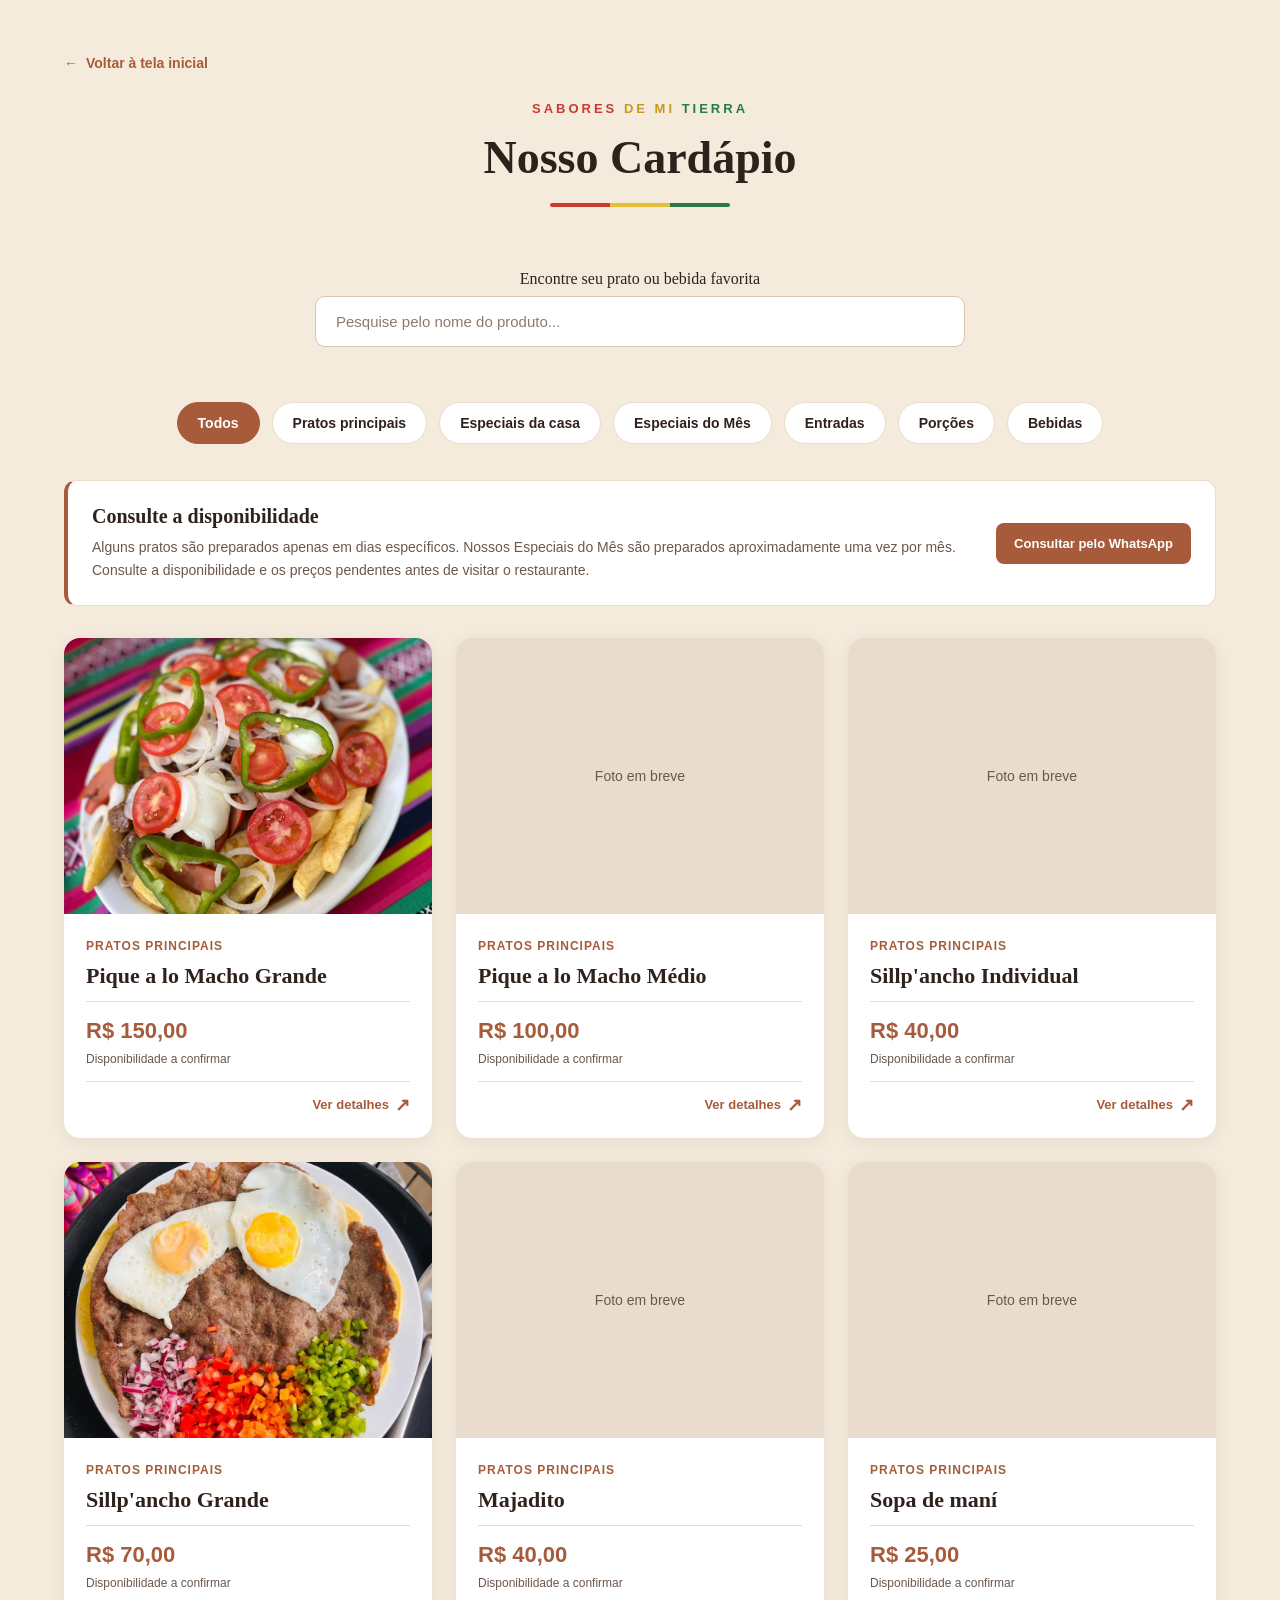
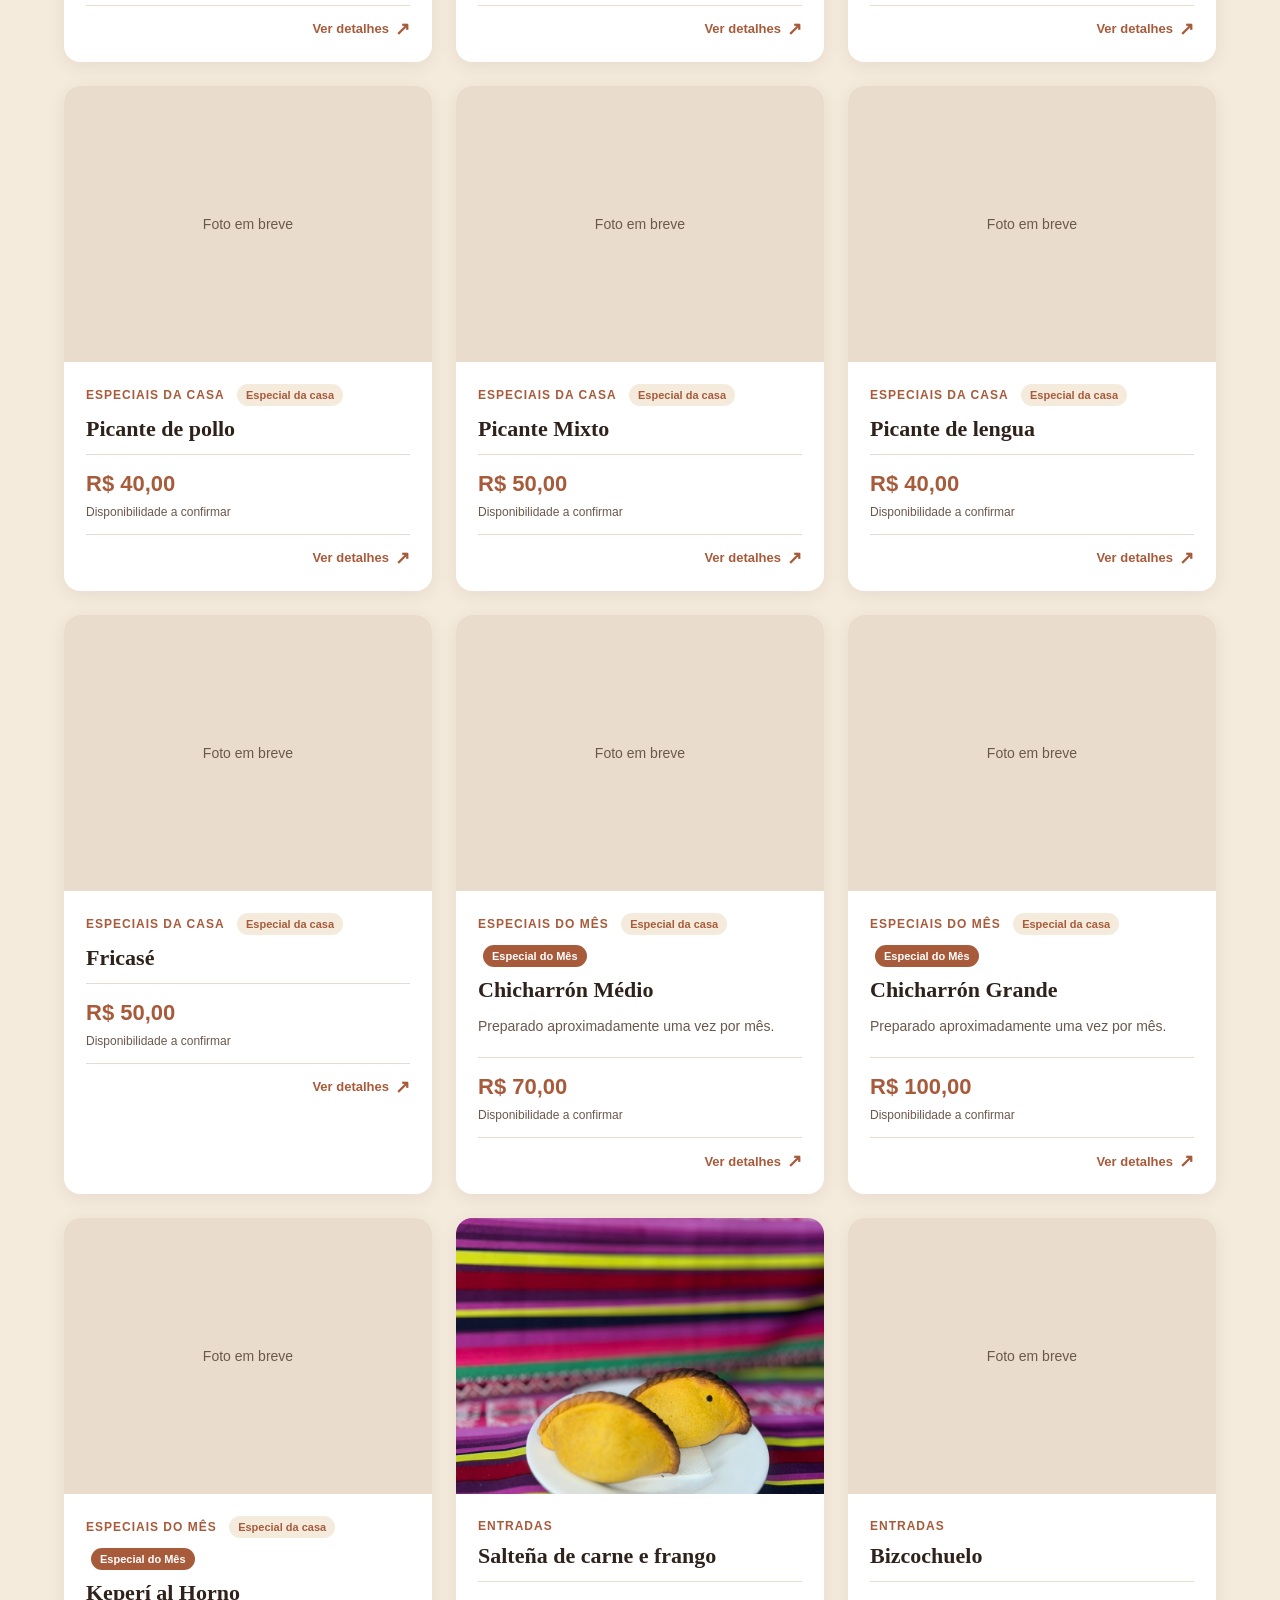
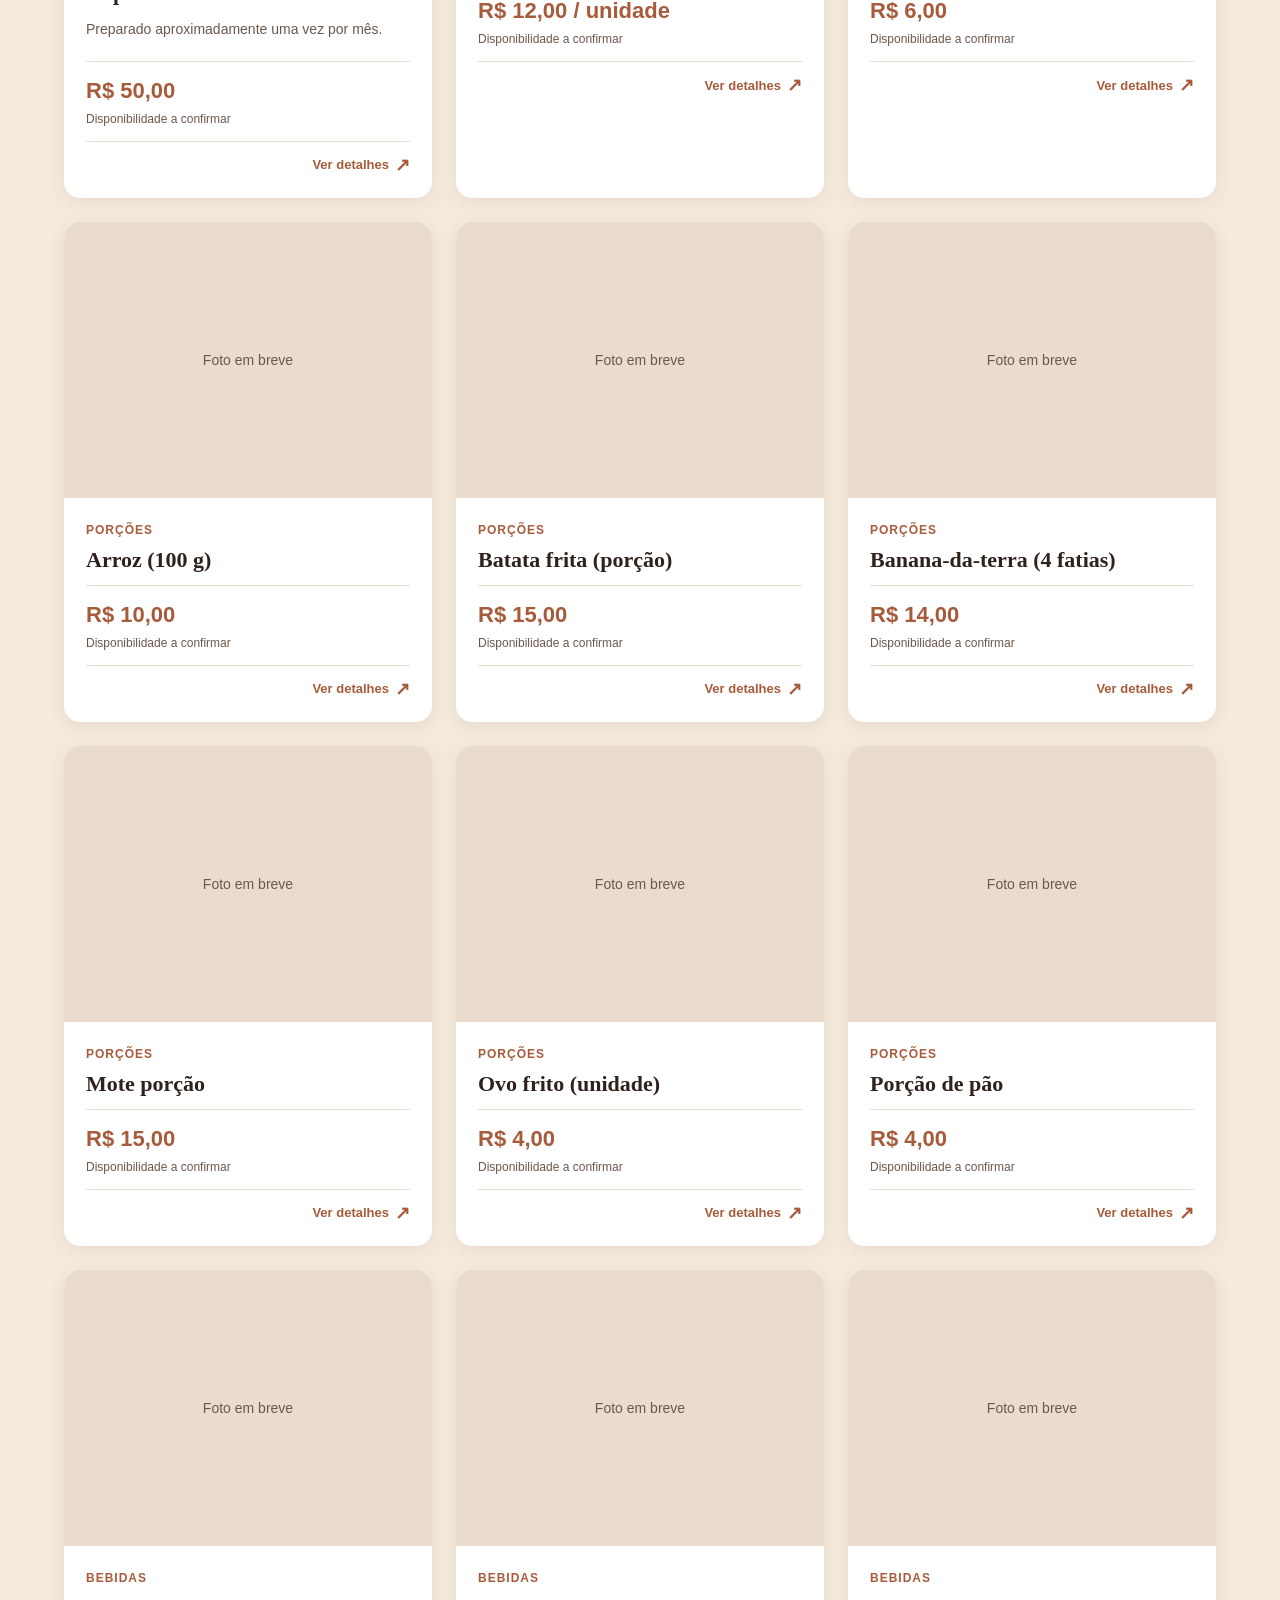
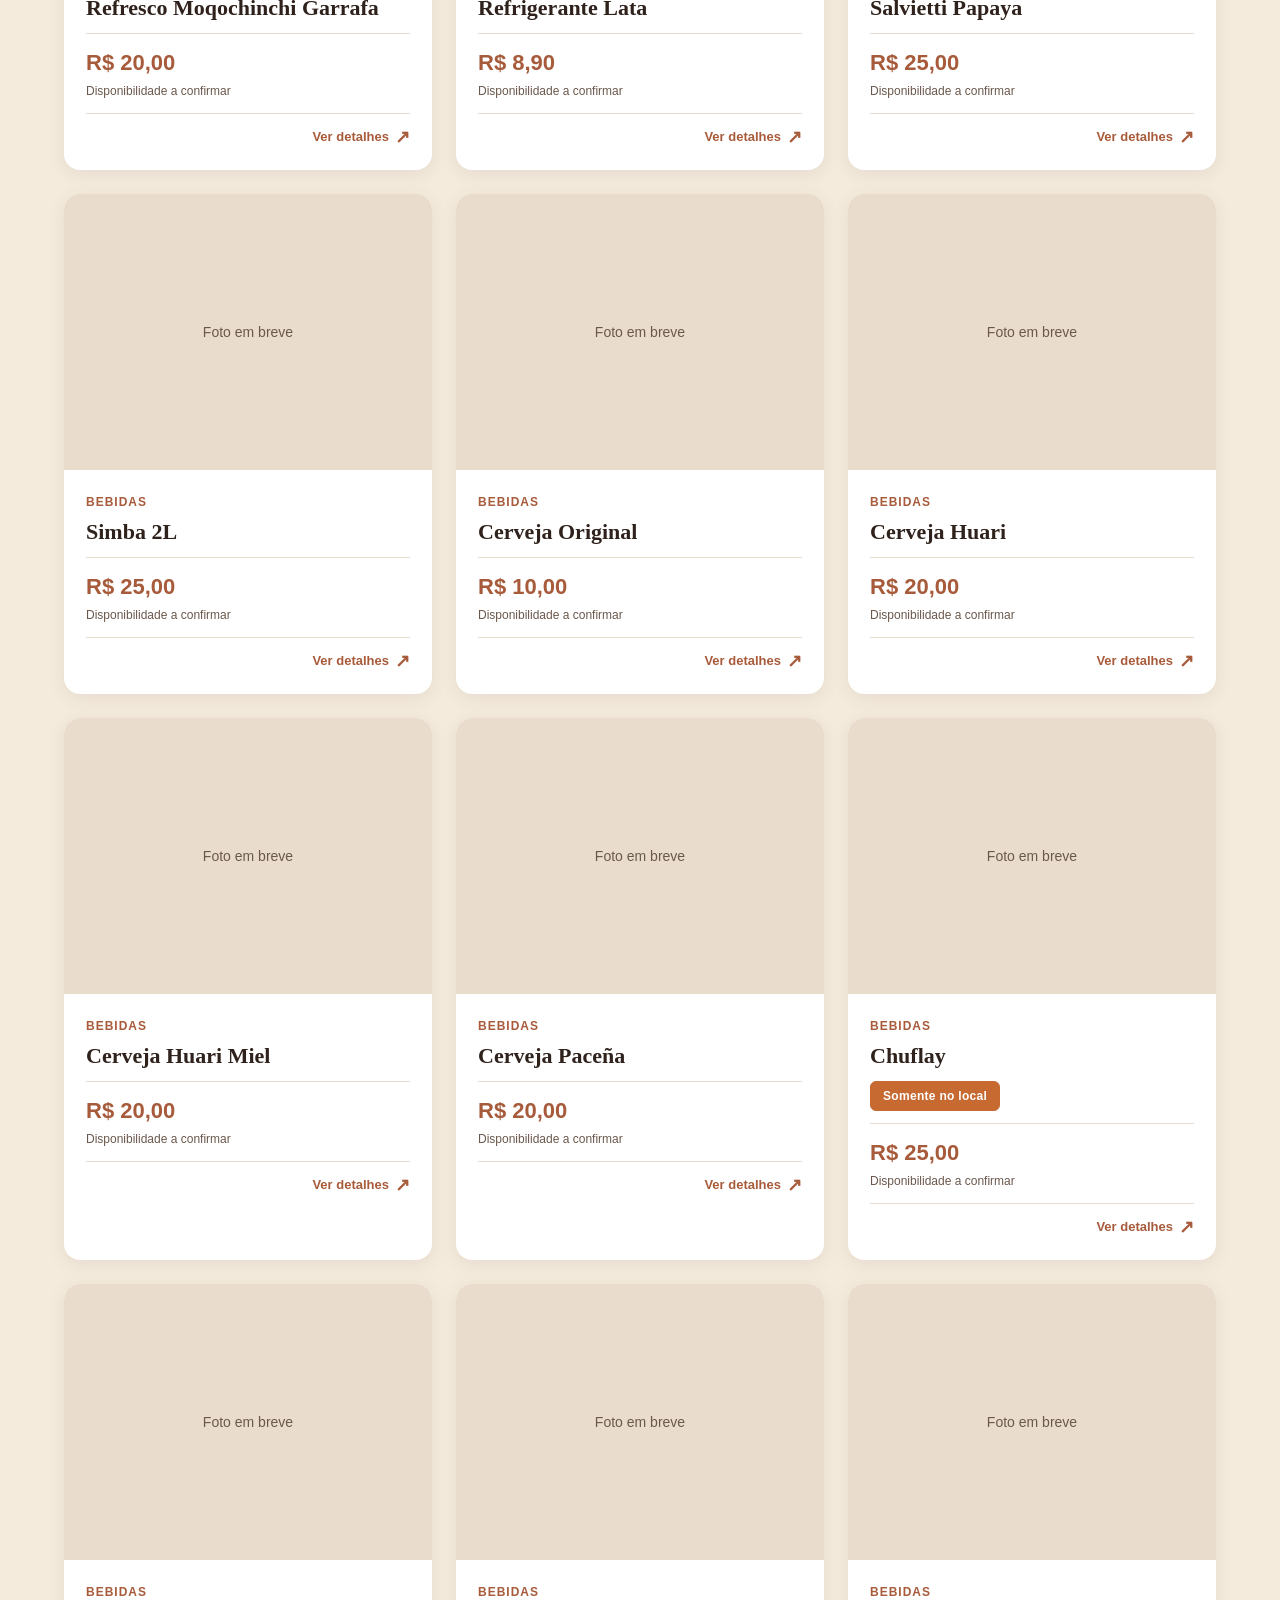
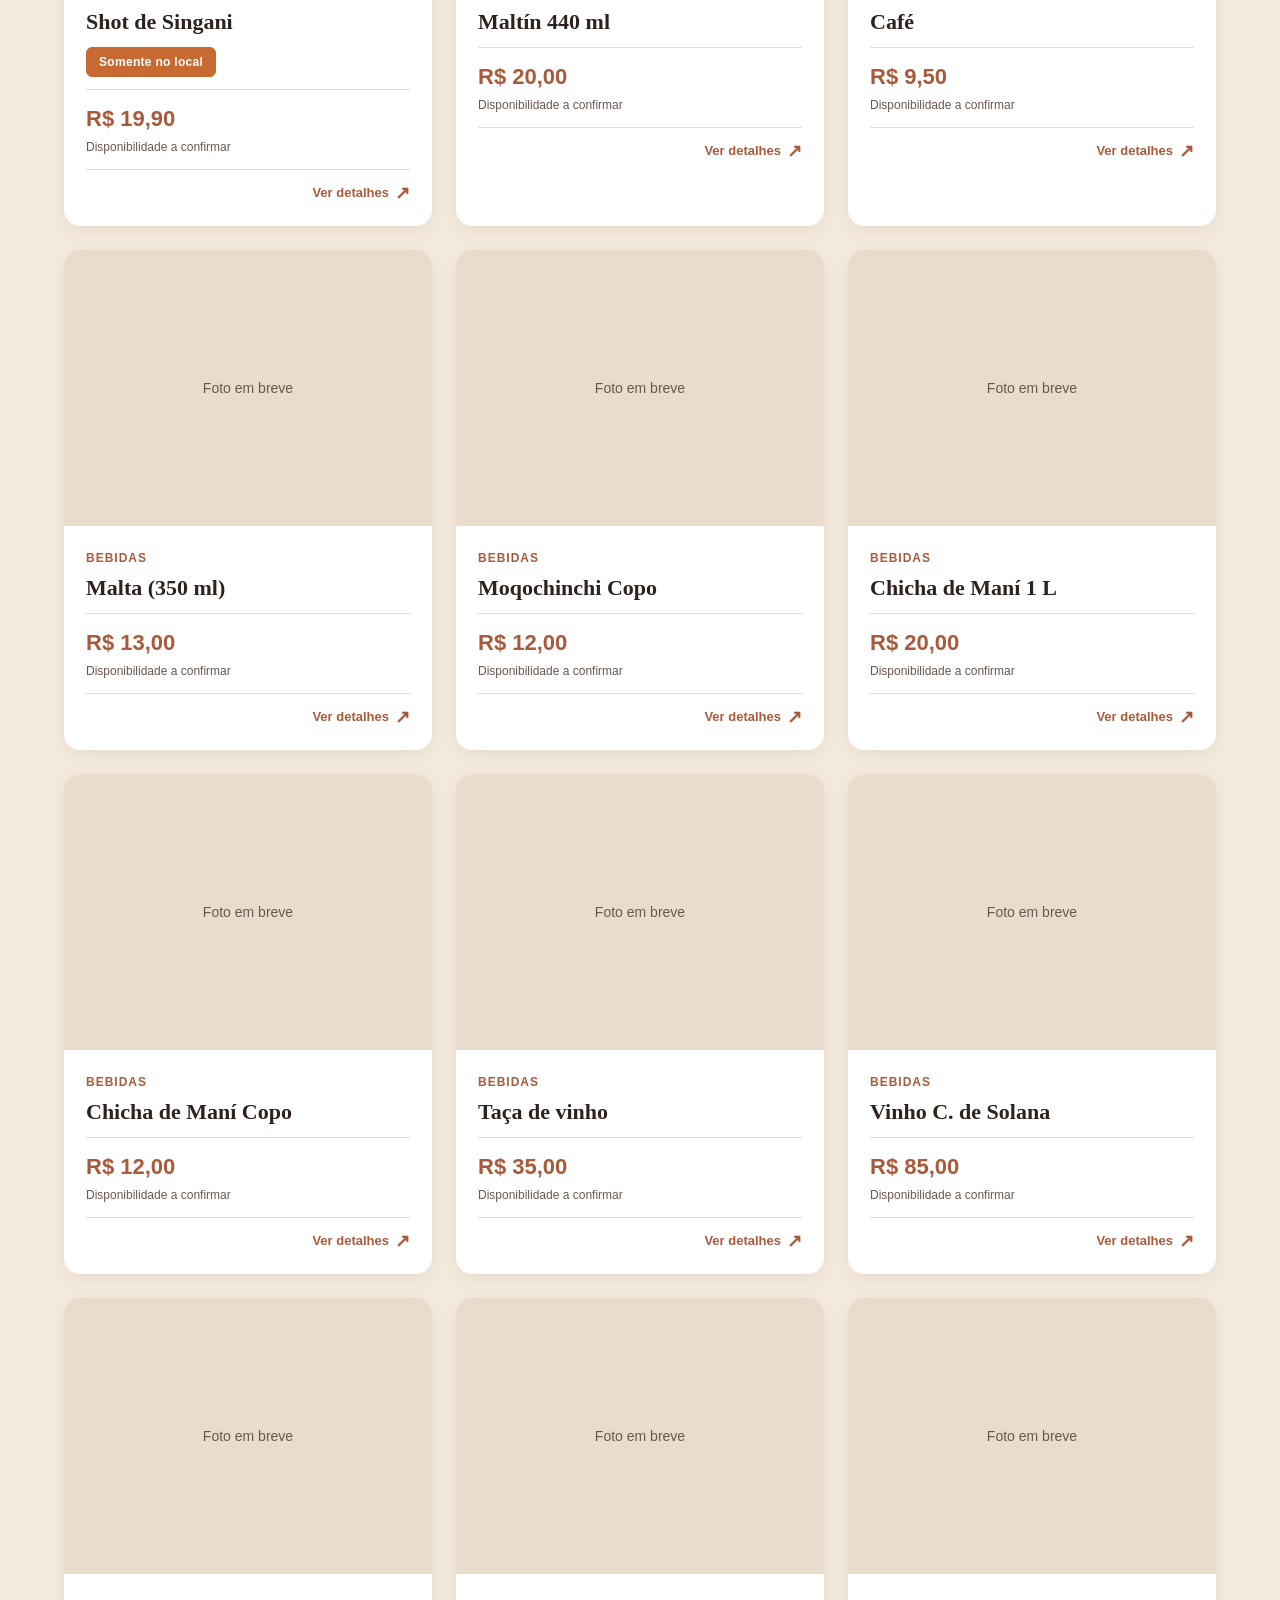
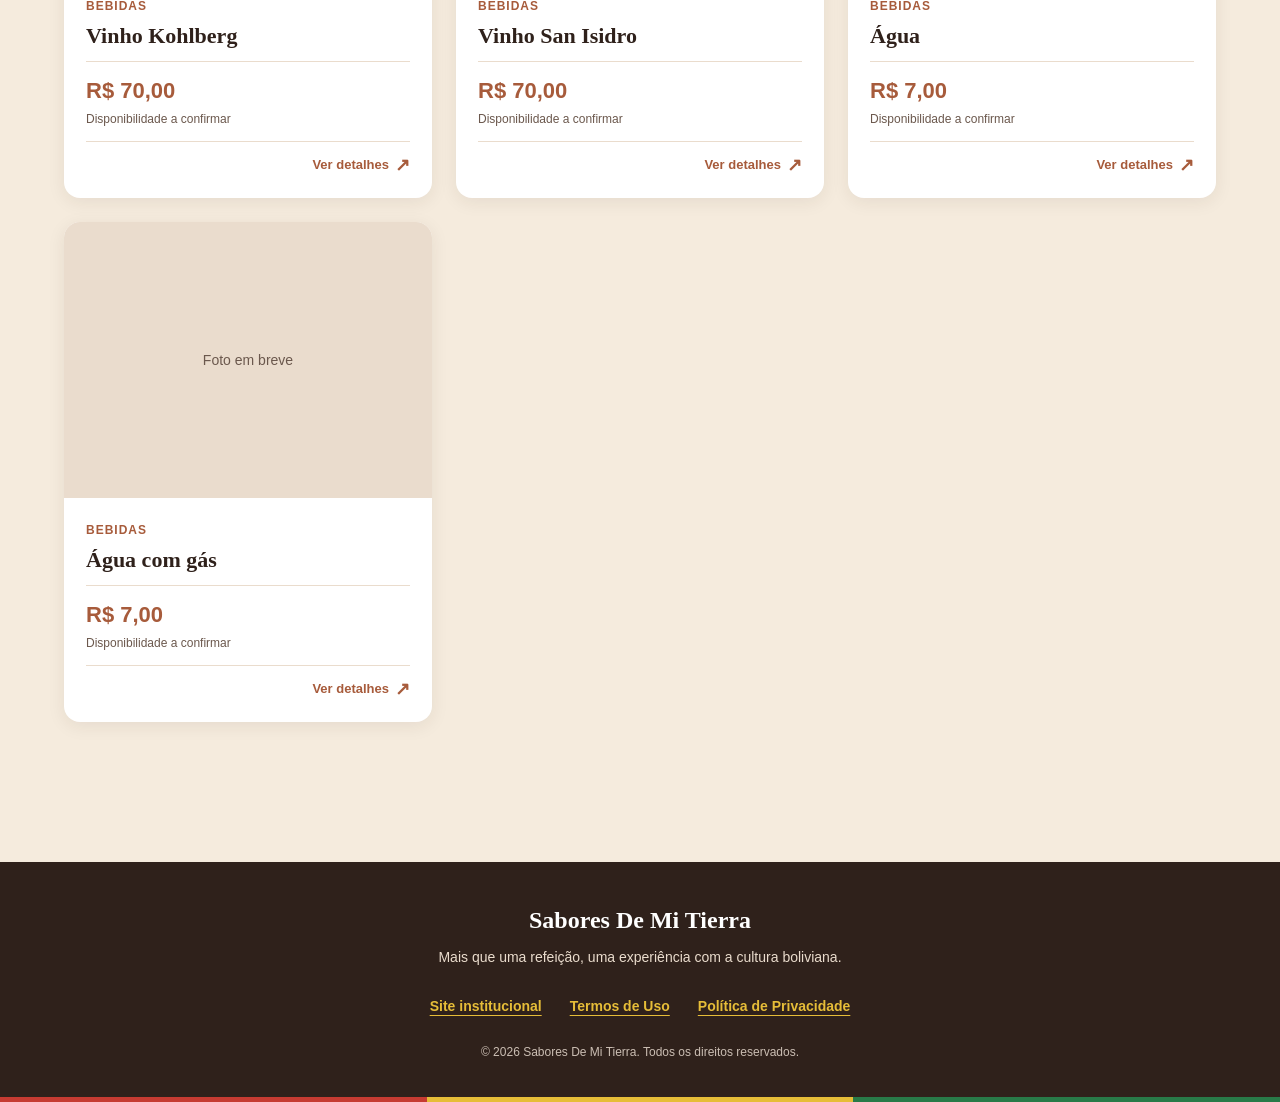
==== cardapio.html @ 01f8624c "Publica pacote estatico v1.0.0" ====
<!DOCTYPE html>
<html lang="pt-BR">

<head>
    <meta charset="UTF-8">
    <meta name="viewport" content="width=device-width, initial-scale=1.0">

    <title>Cardápio | Sabores De Mi Tierra</title>

    <link rel="stylesheet" href="style.css">
    <link rel="stylesheet" href="cardapio.css">
</head>

<body>

    <main class="pagina-cardapio">

        
        <section class="cardapio-apresentacao">

            <a href="index.html" class="cardapio-voltar">
                <span aria-hidden="true">←</span>
                <span>Voltar à tela inicial</span>
            </a>

            <span class="cardapio-etiqueta">
                <span class="nome-vermelho">SABORES</span>
                <span class="nome-amarelo">DE MI</span>
                <span class="nome-verde">TIERRA</span>
            </span>

            <h1>Nosso Cardápio</h1>

        </section>

        <section class="cardapio-conteudo">

            <!-- PESQUISA DE PRODUTOS -->
        <div class="cardapio-pesquisa">

            <label for="pesquisa-produtos">
                Encontre seu prato ou bebida favorita
            </label>

            <div class="cardapio-pesquisa-campo">

                <input
                    type="search"
                    id="pesquisa-produtos"
                    placeholder="Pesquise pelo nome do produto..."
                    autocomplete="off"
                    enterkeyhint="search"
                    aria-controls="sugestoes-pesquisa"
                    aria-expanded="false"
                >

                <!-- SUGESTÕES AUTOMÁTICAS DE PESQUISA -->
                <div
                    id="sugestoes-pesquisa"
                    class="sugestoes-pesquisa"
                    hidden
                ></div>

            </div>

            <!-- BOTÃO PARA RESTAURAR O CARDÁPIO -->
            <button
                type="button"
                id="mostrar-todos-produtos"
                class="mostrar-todos-produtos"
                hidden
            >
                Mostrar todos os produtos
            </button>

        </div>

            <!-- Aqui ficarão os filtros de categorias -->
            <!-- FILTROS DO CARDÁPIO -->

            <div class="cardapio-categorias" aria-label="Categorias do cardápio">

                <button type="button" class="categoria-btn ativo" data-categoria="todos">
                    Todos
                </button>

                <button type="button" class="categoria-btn" data-categoria="principais">
                    Pratos principais
                </button>

                <button type="button" class="categoria-btn" data-categoria="especiais">
                    Especiais da casa
                </button>

                <button type="button" class="categoria-btn" data-categoria="mensais">
                    Especiais do Mês
                </button>

                <button type="button" class="categoria-btn" data-categoria="entradas">
                    Entradas
                </button>

                <button type="button" class="categoria-btn" data-categoria="porcoes">
                    Porções
                </button>

                <button type="button" class="categoria-btn" data-categoria="bebidas">
                    Bebidas
                </button>

            </div>

            <!-- FILTROS EXCLUSIVOS DE BEBIDAS -->
            <div id="filtros-bebidas" class="filtros-bebidas" hidden>

                <button type="button" class="filtro-bebida ativo" data-bebida="todas">
                    Todas
                </button>

                <button type="button" class="filtro-bebida" data-bebida="bolivianas">
                    Bolivianas
                </button>

                <button type="button" class="filtro-bebida" data-bebida="alcoolicas">
                    Alcoólicas
                </button>

                <button type="button" class="filtro-bebida" data-bebida="nao_alcoolicas">
                    Não alcoólicas
                </button>

                <button type="button" class="filtro-bebida" data-bebida="coqueteis">
                    Coquetéis
                </button>

            </div>

            <div class="cardapio-aviso">

                <div class="cardapio-aviso-texto">
                    <h2>Consulte a disponibilidade</h2>

                    <p>
                        Alguns pratos são preparados apenas em dias específicos.
                        Nossos Especiais do Mês são preparados aproximadamente
                        uma vez por mês. Consulte a disponibilidade e os preços
                        pendentes antes de visitar o restaurante.
                    </p>
                </div>

                <a
                    href="https://wa.me/5511955898944?text=Ol%C3%A1%21%20Gostaria%20de%20consultar%20a%20disponibilidade%20dos%20pratos%20do%20card%C3%A1pio."
                    class="cardapio-aviso-botao"
                    target="_blank"
                    rel="noopener noreferrer"
                >
                    Consultar pelo WhatsApp
                </a>

            </div>

            <div class="cardapio-produtos" id="lista-produtos">
                <!-- Os cartões serão criados pelo JavaScript -->
            </div>

            <!-- MENSAGEM QUANDO NENHUM PRODUTO FOR ENCONTRADO -->
            <div id="nenhum-produto" class="nenhum-produto" role="status" hidden>

                <h3>Nenhum produto encontrado</h3>

                <p>
                    Não encontramos pratos ou bebidas com esse nome.
                    Tente pesquisar de outra forma.
                </p>

                <!-- BOTÃO PARA LIMPAR A PESQUISA -->
                <button
                    type="button"
                    id="limpar-pesquisa"
                    class="limpar-pesquisa"
                >
                    Limpar pesquisa
                </button>

            </div>

        </section>

    </main>

    <!-- JANELA DE DETALHES DO PRATO -->

    <div class="modal-overlay" id="modal-prato" hidden>

        <div
            class="modal-conteudo"
            role="dialog"
            aria-modal="true"
            aria-labelledby="modal-titulo"
        >

            <button
                class="modal-fechar"
                id="modal-fechar"
                type="button"
                aria-label="Fechar detalhes do prato"
            >
                &times;
            </button>

            <div class="modal-imagem">
                <img
                    id="modal-foto"
                    role="button"
                    tabindex="0"
                    aria-label="Ampliar fotografia do prato"
                    aria-haspopup="dialog"
                    src=""
                    alt=""
                    hidden
                >

                <div id="modal-sem-imagem">
                    Foto em breve
                </div>
            </div>

            <div class="modal-informacoes">

                <span class="modal-categoria">
                    Pratos principais
                </span>

                <!-- Selos especiais do produto -->
                <div class="modal-selos" id="modal-selos"></div>

                <h2 id="modal-titulo">
                    Pique a lo Macho Grande
                </h2>

                <p class="modal-descricao">
                    Em breve, você poderá conhecer todos os detalhes
                    deste prato tradicional da culinária boliviana.
                </p>

                <div class="modal-rodape">
                    <strong>R$ 150,00</strong>
                    <span>Disponibilidade a confirmar</span>
                </div>

                <!-- CONTATO PERSONALIZADO DO PRODUTO -->
                <a
                    id="modal-whatsapp"
                    class="modal-whatsapp"
                    href="#"
                    target="_blank"
                    rel="noopener noreferrer"
                >
                    Consultar pelo WhatsApp
                    <span aria-hidden="true">↗</span>
                </a>

            </div>

        </div>

    </div>

    <!-- Visualizador de imagem ampliada -->
    <div class="foto-overlay" id="foto-overlay" hidden>

        <div class="foto-visualizador" role="dialog" aria-modal="true" aria-label="Fotografia ampliada do prato">

            <button
                class="foto-fechar"
                id="foto-fechar"
                type="button"
                aria-label="Fechar imagem ampliada"
            >
                &times;
            </button>

            <img id="foto-ampliada" src="" alt="">

        </div>

    </div>

    <script src="cardapio.js"></script>

    <!-- RODAPÉ DO CARDÁPIO -->
    <footer class="cardapio-footer">

        <div class="cardapio-footer-conteudo">

            <h2>Sabores De Mi Tierra</h2>

            <p>
                Mais que uma refeição, uma experiência
                com a cultura boliviana.
            </p>

            <nav class="cardapio-footer-links"
                aria-label="Links legais do cardápio">

                <a href="site.html">Site institucional</a>

                <a href="termos.html">Termos de Uso</a>

                <a href="privacidade.html">
                    Política de Privacidade
                </a>

            </nav>

            <p class="cardapio-footer-copyright">
                © 2026 Sabores De Mi Tierra.
                Todos os direitos reservados.
            </p>

        </div>

        <div class="cardapio-footer-bolivia"
            aria-hidden="true">
            <span></span>
            <span></span>
            <span></span>
        </div>

    </footer>

</body>
</html>
---- style.css ----
/* Configurações iniciais */
/* o . antes do logo img por exemplo é pelo motivo de que o (.) antes é utilizado para indicar uma classe do HTML */
/* O (*) significa todos os elementos / .carrossel significa elementos com a classe carrossel / #inicio elementos com o ID inicio, se espera nao duplicar IDs */
/* Tomar cuidado com a TAG HTNL */

* {
    box-sizing: border-box;
}

/* Definindo para a TAG body a configuração grafica que ela ira respeitar  */
body {
    margin: 0;
    background-color: #F5EBDD;
    font-family: Arial, sans-serif;
}

/* Header */
.site-header {
    background-color: #2F211B;
}

.header-container {
    max-width: 1200px;
    min-height: 80px;
    margin: 0 auto;
    padding: 16px 32px;

    display: flex;
    align-items: center;
    justify-content: space-between;
    gap: 24px;
}

/* Logotipo */
.logo img {
    display: block;
    width: 130px;
    height: 100px;
    object-fit: contain;
}

/* Navegação */
.menu-principal {
    display: flex;
    align-items: center;
    gap: 24px;
}

.menu-principal a {
    color: #F5EBDD;
    text-decoration: none;
    font-size: 15px;
}

/* Botão de contato */
.btn-contato {
    background-color: #A75B3B;
    color: #FFFFFF;
    padding: 12px 20px;
    border-radius: 8px;
    text-decoration: none;
    font-weight: bold;

    transition: transform 0.3s ease, box-shadow 0.3s ease;
}

@media (hover: hover) {

    .hero-btn:hover,
    .btn-contato:hover {
        transform: translateY(-5px);
        box-shadow: 0 8px 20px rgba(47, 33, 27, 0.20);
    }

}

@media (prefers-reduced-motion: reduce) {
    .hero-btn,
    .btn-contato {
        transition: none;
    }
}

/* Linha tricolor boliviana */
.linha-bolivia {
    display: flex;
    height: 4px;
}

.linha-bolivia span {
    flex: 1;
}

.linha-bolivia span:nth-child(1) {
    background-color: #B6403B;
}

.linha-bolivia span:nth-child(2) {
    background-color: #D8AC42;
}

.linha-bolivia span:nth-child(3) {
    background-color: #397D55;
}

/* ==========================
   HERO E CARROSSEL
========================== */

.hero {
    background-color: #F5EBDD;
}

.carrossel {
    position: relative;
    width: 100%;
    height: clamp(260px, 35vw, 420px);
    overflow: hidden;
    background-color: #2F211B;
}

.carrossel-imagens {
    width: 100%;
    height: 100%;
}

.slide {
    position: absolute;
    top: 0;
    left: 0;

    width: 100%;
    height: 100%;

    object-fit: cover;
    object-position: center;

    opacity: 0;
    transition: opacity 0.8s ease-in-out;
}

.slide.ativo {
    opacity: 1;
}

/* Setas do carrossel */

.carrossel-anterior,
.carrossel-proximo {
    position: absolute;
    top: 50%;
    transform: translateY(-50%);

    background-color: rgba(47, 33, 27, 0.8);
    color: #FFFFFF;
    border: none;
    border-radius: 50%;

    width: 44px;
    height: 44px;

    cursor: pointer;
    font-size: 22px;
}

.carrossel-anterior {
    left: 24px;
}

.carrossel-proximo {
    right: 24px;
}

/* Indicadores e pausa */

.carrossel-controles {
    position: absolute;
    bottom: 20px;
    left: 50%;
    transform: translateX(-50%);

    display: flex;
    align-items: center;
    gap: 16px;
}

.carrossel-indicadores {
    display: flex;
    gap: 8px;
}

.indicador {
    width: 10px;
    height: 10px;

    padding: 0;
    border: none;
    border-radius: 50%;

    background-color: #FFFFFF;
    opacity: 0.5;
    cursor: pointer;
}

.indicador.ativo {
    opacity: 1;
    background-color: #D8AC42;
}

.carrossel-pausar {
    padding: 8px 12px;
    border: none;
    border-radius: 6px;

    background-color: rgba(47, 33, 27, 0.8);
    color: #FFFFFF;
    cursor: pointer;
}

/* Conteúdo abaixo do carrossel */

.hero-conteudo {
    max-width: 1200px;
    margin: 0 auto;
    padding: 40px 32px 64px;

    text-align: center;
}

.hero-conteudo h1 {
    font-family: Georgia, serif;
    font-size: 44px;
    color: #2F211B;
    margin: 0 0 16px;
}

.hero-conteudo p {
    font-size: 16px;
    line-height: 1.6;
    color: #655247;
    margin: 0 0 24px;
}

.hero-btn {
    display: inline-block;
    padding: 14px 28px;

    background-color: #A75B3B;
    color: #FFFFFF;
    border-radius: 8px;

    text-decoration: none;
    font-weight: bold;

    transition: transform 0.3s ease, box-shadow 0.3s ease;
}

@media (hover: hover) {

    .hero-btn:hover {
        transform: translateY(-5px);
        box-shadow: 0 8px 20px rgba(47, 33, 27, 0.20);
    }

}

.icone-play {
    display: none;
}

.icone-pause {
    display: inline;
}

.carrossel-pausar.pausado .icone-play {
    display: inline;
}

.carrossel-pausar.pausado .icone-pause {
    display: none;
}

/* Versão mobile */

@media (max-width: 768px) {

    .carrossel {
        aspect-ratio: 4 / 3;
        max-height: none;
    }

    .carrossel-anterior {
        left: 12px;
    }

    .carrossel-proximo {
        right: 12px;
    }

    .hero-conteudo {
        padding: 32px 16px 48px;
    }

    .hero-conteudo h1 {
        font-size: 30px;
    }
}

/* SEÇÃO SOBRE NÓS */

.sobre {
    padding: 80px 32px;
    background-color: #F5EBDD;
}

/*.sobre-container em uma estrutura de grade */
/* grid-template-columns: 1fr 1fr  ele cria duas colunas de tamanhos iguais, primeira coluna fotografia e a segunda texto*/
.sobre-container {
    display: grid;
    grid-template-columns: 1fr 1fr;
    gap: 48px;

    max-width: 1200px;
    margin: 0 auto;

    align-items: center;
}

.sobre-imagem img {
    display: block;
    width: 100%;
    height: 360px;
    object-fit: cover;
    border-radius: 12px;
}

.sobre-conteudo h2 {
    font-family: Georgia, serif;
    color: #2F211B;
    font-size: 36px;
    margin-bottom: 24px;
}

.sobre-conteudo h3 {
    font-family: Georgia, serif;
    font-size: 24px;
    color: #A75B3B;
    line-height: 1.4;
    margin-bottom: 20px;
}

@media (max-width: 768px) {

    .sobre {
        padding: 48px 16px;
    }

    .sobre-container {
        grid-template-columns: 1fr;
        gap: 24px;
    }

    .sobre-imagem img {
        height: 260px;
    }

    .sobre-conteudo h2 {
        font-size: 28px;
    }

}

/* SEÇÃO NOSSOS DIFERENCIAIS */

.diferenciais {
    padding: 80px 32px;
    background-color: #F5EBDD;
}

.diferenciais-container {
    max-width: 1200px;
    margin: 0 auto;
}

.diferenciais h2 {
    font-family: Georgia, serif;
    font-size: 36px;
    color: #2F211B;
    text-align: center;
    margin-bottom: 16px;
}

.diferenciais-subtitulo {
    font-family: Arial, sans-serif;
    font-size: 16px;
    color: #2F211B;
    text-align: center;
    margin-bottom: 48px;
}

.diferenciais-grid {
    display: grid;
    grid-template-columns: repeat(2, 1fr);
    /* repeat (2, 1fr) cria duas colunas de tamanhos iguais */
    gap: 24px;
}

.diferencial-card {
    background-color: #FFFFFF;
    padding: 32px;
    border-radius: 12px;
    text-align: center;
    border: 1px solid #E8D9C7;
}

.diferencial-card h3 {
    font-family: Georgia, serif;
    font-size: 22px;
    color: #A75B3B;
    margin-bottom: 16px;
}

.diferencial-card p {
    font-family: Arial, sans-serif;
    font-size: 16px;
    color: #2F211B;
    line-height: 1.6;
}

@media (max-width: 768px) {

    .diferenciais {
        padding: 48px 16px;
    }

    .diferenciais h2 {
        font-size: 28px;
    }

    .diferenciais-grid {
        gap: 12px;
    }

    .diferencial-card {
        padding: 16px 10px;
        transition: transform 0.3s ease, box-shadow 0.3s ease;
    }

    .diferencial-card h3 {
        font-size: 17px;
    }

    .diferencial-card p {
        font-size: 14px;
    }

}
/* @media (hover: hover) limita esse efeito aos dispositivos que possiiem um mecanismo de hover, evitando comportamentos indesejados em telas touch */
@media (hover: hover) {
    /* o hover é uma pseudoclasse que aplica estilos/efeitos quando o usuário passa o mouse sobre o elemento */
    .diferencial-card:hover {
        transform: translateY(-5px);
        /* translateY(-5px) move o elemento 5px para cima */
        box-shadow: 0 8px 20px rgba(47, 33, 27, 0.12);
        /* box-shadow: 0 8px 20px rgba(47, 33, 27, 0.12) cria uma sombra suave ao redor do elemento */
    }
}

@media (prefers-reduced-motion: reduce) {
    .diferencial-card {
        transition: none;
    }
}

.diferencial-icone {
    display: block;
    /* display: block; faz com q o icone ocupe toda a linha */
    font-size: 36px;
    /* font-size: 36px; define o tamanho do icone */
    margin-bottom: 20px;
    /* margin-bottom: 20px; define a distancia entre o icone e o titulo */
}

/* SEÇÃO GALERIA DE FOTOS */

.galeria {
    padding: 80px 32px;
    background-color: #F5EBDD;
}

.galeria-container {
    max-width: 1200px;
    margin: 0 auto;
}

.galeria h2 {
    font-family: Georgia, serif;
    font-size: 36px;
    color: #2F211B;
    text-align: center;
    margin-bottom: 16px;
}

.galeria-subtitulo {
    font-family: Arial, sans-serif;
    font-size: 16px;
    color: #2F211B;
    text-align: center;
    line-height: 1.6;
    margin-bottom: 48px;
}

/* Estrutura de grade para a galeria */
.galeria-grid {
    display: grid;
    grid-template-columns: 1.5fr 1fr;
    /* 1.5fr 1fr cria duas colunas, a primeira coluna ocupa 1.5 vezes o tamanho da segunda coluna */
    grid-template-rows: repeat(3, 140px);
    /* repeat(3, 140px) cria três linhas de altura fixa de 140px */
    gap: 16px;
}

.galeria-grid img {
    display: block;
    width: 100%;
    height: 100%;
    object-fit: cover;
    border-radius: 12px;
}

.galeria-destaque {
    grid-column: 1;
    grid-row: 1 / 4;
    /* grid-column: 1; faz a imagem maior ocupar o tamanho de todas as linhas ao lado */
}

@media (max-width: 768px) {

    .galeria {
        padding: 48px 16px;
    }

    .galeria h2 {
        font-size: 28px;
    }

    .galeria-grid {
        grid-template-columns: 1fr 1fr;
        grid-template-rows: repeat(3, 110px);
        gap: 8px;
    }

    .galeria-grid img {
        border-radius: 8px;
    }

}

/* OPÇÃO DE TELEFONE INTERNACIONAL */
.opcao-internacional {
    margin-top: 12px;
    margin-bottom: 0;
}

.opcao-internacional label {
    display: flex;
    align-items: center;
    gap: 8px;
    cursor: pointer;
}

.opcao-internacional input {
    width: auto;
    margin: 0;
    flex-shrink: 0;
}

/* TELEFONES LADO A LADO */
.telefones-grid {
    display: grid;
    grid-template-columns: 1fr 1fr;
    gap: 20px;
}

/* CELULAR */
@media (max-width: 768px) {
    .telefones-grid {
        grid-template-columns: 1fr;
    }
}
/*:disabled, que aplica estilos apenas aos campos desabilitados. */

/* SEÇÃO DE NOVIDADES */
.novidades {
    padding: 80px 24px;
    background-color: #F5EBDD;
}

.novidades-container {
    max-width: 760px;
    margin: 0 auto;
}

.novidades h2 {
    font-family: Georgia, serif;
    font-size: 36px;
    color: #2F211B;
    text-align: center;
    margin-bottom: 16px;
}

.novidades-subtitulo {
    font-family: Arial, sans-serif;
    font-size: 16px;
    color: #2F211B;
    text-align: center;
    line-height: 1.6;
    margin-bottom: 40px;
}

/* CARTÃO DO FORMULÁRIO */
.formulario-novidades {
    position: relative;
    overflow: hidden;

    background-color: #FFFFFF;
    padding: 36px;
    border-radius: 16px;

    box-shadow: 0 8px 30px rgba(47, 33, 27, 0.10);
}

/* Indisponibilidade temporária: mantém as dimensões do formulário no fluxo. */
.cadastro-disponibilidade {
    position: relative;
    isolation: isolate;
}

.cadastro-em-breve {
    position: absolute;
    inset: 0;
    z-index: 1;
    display: grid;
    place-items: center;
    padding: clamp(16px, 4vw, 36px);
    border-radius: 16px;
    background-color: rgba(95, 95, 95, 0.68);
    text-align: center;
    cursor: not-allowed;
}

.cadastro-em-breve-mensagem {
    box-sizing: border-box;
    width: 100%;
    max-width: 480px;
    padding: clamp(20px, 4vw, 32px);
    border-radius: 12px;
    background-color: #FFFFFF;
    color: #2F211B;
    box-shadow: 0 6px 24px rgba(0, 0, 0, 0.16);
    overflow-wrap: anywhere;
}

.cadastro-em-breve-mensagem h3 {
    margin: 0 0 12px;
    font-family: Georgia, serif;
    font-size: clamp(26px, 5vw, 36px);
}

.cadastro-em-breve-mensagem p {
    margin: 0;
    font-size: 16px;
    line-height: 1.6;
}

/* Reserva o espaço do widget normal sem carregar o serviço durante a pausa. */
.formulario-novidades .cf-turnstile {
    min-height: 65px;
}

/* FAIXA TRICOLOR BOLIVIANA */
.formulario-novidades::before {
    content: "";
    position: absolute;
    top: 0;
    left: 0;
    width: 100%;
    height: 6px;

    background: linear-gradient(
        to right,
        #B6403B 0% 33.33%,
        #D8AC42 33.33% 66.66%,
        #397D55 66.66% 100%
    );
}

/* CAMPOS DO FORMULÁRIO */
.campo-formulario {
    display: flex;
    flex-direction: column;
    gap: 8px;
    margin-bottom: 20px;
}

.campo-formulario > label {
    font-family: Arial, sans-serif;
    font-size: 14px;
    font-weight: bold;
    color: #2F211B;
}

.campo-formulario > input,
.campo-formulario > select {
    width: 100%;
    padding: 13px 14px;

    font-family: Arial, sans-serif;
    font-size: 15px;

    border: 1px solid #D8CFC5;
    border-radius: 8px;

    background-color: #F4EFE8;
    color: #2F211B;

    outline: none;
    transition: border-color 0.2s, box-shadow 0.2s;
}

.telefones-grid input:disabled,
.telefones-grid select:disabled {
    background-color: #E5E0DA;
    border-color: #D5CEC6;
    color: #888;
    opacity: 0.55;
    cursor: not-allowed;
}

/* DESTAQUE AO SELECIONAR UM CAMPO */
.campo-formulario > input:focus,
.campo-formulario > select:focus {
    background-color: #FFF9F2;
    border-color: #A75B3B;
    box-shadow: 0 0 0 3px rgba(167, 91, 59, 0.12);
    outline: none;
}

@media (max-width: 768px) {
    .novidades {
        padding: 48px 16px;
    }

    .novidades h2 {
        font-size: 28px;
    }

    .novidades-subtitulo {
        font-size: 14px;
        margin-bottom: 28px;
    }

    .formulario-novidades {
        padding: 24px 18px;
    }
}

/* OPÇÕES DE NOVIDADES */
.opcoes-contato {
    display: flex;
    flex-direction: column;
    gap: 16px;

    background-color: #F4EFE8;
    border: 1px solid #D8CFC5;
    border-radius: 12px;

    padding: 24px;
    margin-bottom: 24px;
}

.opcoes-titulo {
    margin: 0;
    font-size: 16px;
    font-weight: bold;
    color: #2F211B;
}

.opcao-contato {
    display: flex;
    align-items: center;
    gap: 12px;
    cursor: pointer;
    font-size: 14px;
    color: #2F211B;
}

.opcao-contato input,
.opcao-internacional input {
    width: 18px;
    height: 18px;
    margin: 0;
    accent-color: #A75B3B;
    flex-shrink: 0;
}

.opcoes-descricao {
    margin: 0;
    font-size: 12px;
    line-height: 1.5;
    color: #655247;
}

/* BOTÃO DE CADASTRO */
.btn-novidades {
    display: block;
    width: 100%;
    padding: 16px 24px;

    background-color: #A75B3B;
    color: #FFFFFF;

    font-family: Arial, sans-serif;
    font-size: 16px;
    font-weight: bold;

    border: none;
    border-radius: 10px;
    cursor: pointer;

    transition: background-color 0.3s ease,
                transform 0.3s ease,
                box-shadow 0.3s ease;
}

@media (hover: hover) {
    .btn-novidades:hover {
        background-color: #8F492E;
        transform: translateY(-3px);
        box-shadow: 0 6px 16px rgba(47, 33, 27, 0.18);
    }
}

.btn-novidades:focus-visible {
    outline: 3px solid #D8AC42;
    outline-offset: 3px;
}

@media (prefers-reduced-motion: reduce) {
    .btn-novidades {
        transition: none;
    }
}

/* JANELA DE VALIDAÇÃO */
.modal-validacao {
    width: min(90%, 420px);
    padding: 30px;

    border: none;
    border-radius: 16px;

    background-color: #FFF9F2;
    color: #2F211B;

    box-shadow: 0 12px 40px rgba(0, 0, 0, 0.25);
}

/* FUNDO ESCURECIDO */
.modal-validacao::backdrop {
    background-color: rgba(0, 0, 0, 0.60);
}

/* TÍTULO */
.modal-validacao h3 {
    font-family: Georgia, serif;
    font-size: 24px;
    color: #A75B3B;
    margin-top: 0;
}

/* MENSAGEM */
.modal-validacao p {
    font-size: 15px;
    line-height: 1.6;
    margin-bottom: 24px;
    white-space: pre-line;
}

/* BOTÃO DE FECHAR */
#fechar-modal {
    width: 100%;
    padding: 14px;

    background-color: #A75B3B;
    color: #FFFFFF;

    border: none;
    border-radius: 8px;

    font-size: 15px;
    font-weight: bold;
    cursor: pointer;
}

#fechar-modal:hover {
    background-color: #8F492E;
}

#fechar-modal:focus-visible {
    outline: 3px solid #D8AC42;
    outline-offset: 3px;
}

/* JANELA DE SUCESSO */
.modal-sucesso {
    text-align: center;
}

.sucesso-icone {
    display: flex;
    justify-content: center;
    align-items: center;

    width: 64px;
    height: 64px;
    margin: 0 auto 20px;

    background-color: #397D55;
    color: #FFFFFF;

    border-radius: 50%;
    font-size: 32px;
    font-weight: bold;
}

.modal-sucesso h3 {
    color: #397D55;
}

#fechar-sucesso {
    width: 100%;
    padding: 14px;

    background-color: #397D55;
    color: #FFFFFF;

    border: none;
    border-radius: 8px;

    font-size: 15px;
    font-weight: bold;
    cursor: pointer;
}

#fechar-sucesso:hover {
    background-color: #2C6342;
}

#fechar-sucesso:focus-visible {
    outline: 3px solid #D8AC42;
    outline-offset: 3px;
}

/* ========================================
   LOCALIZAÇÃO E CONTATO CABECALHO
======================================== */

.localizacao-cabecalho {
    text-align: center;
    margin-bottom: 36px;
}

.localizacao-etiqueta {
    display: block;
    color: #A75B3B;
    font-size: 12px;
    font-weight: bold;
    letter-spacing: 1.5px;
    margin-bottom: 8px;
}

.localizacao-cabecalho h2 {
    font-family: Georgia, serif;
    color: #2F211B;
    font-size: clamp(28px, 4vw, 38px);
    margin-bottom: 12px;
}

.localizacao-cabecalho p {
    color: #6B584D;
    font-size: 15px;
    line-height: 1.6;
    max-width: 600px;
    margin: 0 auto;
}

/* ========================================
   LOCALIZAÇÃO E CONTATO
======================================== */

.localizacao {
    background-color: #F5EBDD;
    padding: 80px 20px;
}

/* Divide o espaço disponível em duas partes proporcionais: a primeira recebe 60% e a segunda 40%, sem contar o espaço do gap. */
.localizacao-grid {
    display: grid;
    grid-template-columns: 1.5fr 1fr;
    gap: 24px;
    margin-top: 0;
    align-items: start;
}

.localizacao-principal,
.localizacao-informacoes {
    background-color: #FFFFFF;
    padding: 30px;
    border-radius: 16px;
    box-shadow: 0 8px 30px rgba(47, 33, 27, 0.08);
    align-self: start;
}

.localizacao-principal h3,
.localizacao-informacoes h3 {
    font-family: Georgia, serif;
    color: #2F211B;
    font-size: 24px;
    margin-bottom: 16px;
}

.localizacao-principal p {
    color: #6B584D;
    line-height: 1.6;
}

/* MAPA E INFORMAÇÕES */

.localizacao-principal {
    display: grid;
    grid-template-columns: 1.2fr 1fr;
    gap: 20px;
    align-items: stretch;
    align-content: start;
}

.localizacao-detalhes {
    background-color: #F5EBDD;
    border: 1px solid #EADCCD;
    border-radius: 12px;
    padding: 22px;

    display: flex;
    flex-direction: column;
    justify-content: center;
}

.localizacao-detalhes h3 {
    font-size: 20px;
    margin-bottom: 8px;
}

.localizacao-detalhes h4 {
    color: #2F211B;
    margin: 20px 0 12px;
}

.horarios p {
    display: flex;
    justify-content: space-between;
    gap: 12px;
    font-size: 13px;
    margin-bottom: 8px;
}

.horarios strong {
    color: #397D55;
}

.horarios p:first-child strong {
    color: #B6403B;
}

/* BOTÕES */

.botoes-localizacao {
    display: flex;
    flex-direction: column;
    gap: 10px;
    margin-top: 24px;
}

.botoes-localizacao a {
    display: block;
    text-align: center;
    padding: 12px;
    border-radius: 6px;
    color: #FFFFFF;
    font-weight: bold;
    text-decoration: none;
    font-size: 13px;

    transition: transform 0.3s ease,
                box-shadow 0.3s ease;
}

.botao-whatsapp {
    background-color: #397D55;
}

.botao-rota {
    background-color: #A75B3B;
}

@media (hover: hover) {
    .botoes-localizacao a:hover {
        transform: translateY(-4px);
        box-shadow: 0 6px 16px rgba(47, 33, 27, 0.20);
    }
}

@media (prefers-reduced-motion: reduce) {
    .botoes-localizacao a {
        transition: none;
        transform: none;
    }
}

/* RESPONSIVIDADE */

@media (max-width: 1100px) {
    .localizacao-principal {
        grid-template-columns: 1fr;
    }
}

.mapa-restaurante {
    background-color: #F5EBDD;
    border: 1px solid #EADCCD;
    border-radius: 12px;
    padding: 8px;
    margin-top: 0;
    min-height: 0;
    overflow: hidden;

    align-self: start;
}

.mapa-restaurante iframe {
    display: block;
    width: 100%;
    height: 300px;
    border: none;
    border-radius: 8px;
}


@media (max-width: 768px) {

    .localizacao {
        padding: 60px 20px;
    }

    .localizacao-grid {
        grid-template-columns: 1fr;
        gap: 20px;
    }

    .localizacao-principal,
    .localizacao-informacoes {
        padding: 24px 18px;
    }

    .mapa-restaurante {
        min-height: 250px;
    }

}

/* ========================================
   CARTÃO SAIBA MAIS
======================================== */

.lista-informacoes {
    display: flex;
    flex-direction: column;
    gap: 7px;
    margin-top: 8px;
}

.informacao-item {
    display: flex;
    align-items: center;
    gap: 10px;

    background-color: #F5EBDD;
    padding: 8px 10px;
    border-radius: 10px;
    border: 1px solid #EADCCD;

    transition: transform 0.3s ease,
                box-shadow 0.3s ease;
}

.informacao-item:hover {
    transform: translateY(-3px);
    box-shadow: 0 6px 16px rgba(47, 33, 27, 0.08);
}

.informacao-icone {
    display: flex;
    align-items: center;
    justify-content: center;

    width: 38px;
    height: 38px;
    flex-shrink: 0;

    background-color: #A75B3B;
    color: #FFFFFF;
    border-radius: 9px;
    font-size: 19px;
}

.informacao-item h4 {
    color: #2F211B;
    font-size: 14px;
    margin: 0 0 3px;
}

.informacao-item p {
    color: #6B584D;
    font-size: 12px;
    line-height: 1.4;
    margin: 0;
}

/* REDES SOCIAIS */

.localizacao-redes {
    background-color: #F5EBDD;
    padding: 8px 12px;
    border-radius: 12px;
    margin-top: 10px;
    text-align: center;
}

.localizacao-redes h4 {
    color: #2F211B;
    font-size: 14px;
    margin: 0 0 3px;
}

.localizacao-redes p {
    color: #6B584D;
    font-size: 12px;
    margin: 0 0 6px;
}

.botoes-redes {
    display: flex;
    justify-content: center;
    gap: 18px;
}

.botoes-redes a {
    display: flex;
    align-items: center;
    justify-content: center;

    width: 54px;
    height: 54px;

    background-color: #FFFFFF;
    border: 1px solid #EADCCD;
    border-radius: 12px;

    color: #A75B3B;
    font-size: 28px;
    text-decoration: none;

    transition: 0.3s ease;
}

.botoes-redes a:hover {
    background-color: #A75B3B;
    color: #FFFFFF;
    transform: translateY(-3px);
}

/* ========================================
   RODAPÉ DO SITE
======================================== */

.site-footer {
    background-color: #2F211B;
    color: #F5EBDD;
}

.footer-container {
    max-width: 1200px;
    margin: 0 auto;
    padding: 60px 32px;

    display: grid;
    grid-template-columns: 1.5fr 1fr 1fr 1fr;
    gap: 40px;
}

.footer-coluna h3 {
    font-family: Georgia, serif;
    font-size: 20px;
    color: #FFFFFF;
    margin: 0 0 20px;
}

.footer-coluna p {
    font-size: 14px;
    line-height: 1.7;
    color: #D8CFC5;
    margin: 0 0 10px;
}

/* LINKS DO RODAPÉ */

.footer-links {
    display: flex;
    flex-direction: column;
    gap: 12px;
}

.footer-links a {
    color: #D8CFC5;
    text-decoration: none;
    font-size: 14px;

    transition: color 0.3s ease,
                transform 0.3s ease;
}

@media (hover: hover) {
    .footer-links a:hover {
        color: #D8AC42;
        transform: translateX(5px);
    }
}

/* REDES SOCIAIS DO RODAPÉ */

.footer-redes {
    display: flex;
    align-items: center;
    gap: 14px;
}

.footer-redes a {
    display: flex;
    align-items: center;
    justify-content: center;

    width: 46px;
    height: 46px;

    background-color: #A75B3B;
    color: #FFFFFF;

    border-radius: 10px;
    text-decoration: none;
    font-size: 23px;

    transition: transform 0.3s ease,
                box-shadow 0.3s ease;
}

@media (hover: hover) {
    .footer-redes a:hover {
        transform: translateY(-4px);
        box-shadow: 0 6px 16px rgba(0, 0, 0, 0.25);
    }
}

/* DIREITOS AUTORAIS */

.footer-inferior {
    border-top: 1px solid rgba(255, 255, 255, 0.15);
    padding: 22px 20px;
    text-align: center;
}

.footer-inferior p {
    margin: 0;
    color: #D8CFC5;
    font-size: 13px;
}

/* ACESSIBILIDADE */

@media (prefers-reduced-motion: reduce) {
    .footer-links a,
    .footer-redes a {
        transition: none;
    }
}

/* ========================================
   RODAPÉ RESPONSIVO - TABLETS
======================================== */

@media (max-width: 1024px) {
    .footer-container {
        grid-template-columns: repeat(2, 1fr);
        gap: 36px;
        padding: 48px 24px;
    }
}

/* ========================================
   RODAPÉ RESPONSIVO - CELULARES
======================================== */

@media (max-width: 600px) {
    .footer-container {
        grid-template-columns: 1fr;
        gap: 32px;
        padding: 40px 20px;
    }

    .footer-coluna h3 {
        font-size: 19px;
        margin-bottom: 14px;
    }

    .footer-coluna p {
        font-size: 13px;
    }

    .footer-links {
        gap: 10px;
    }

    .footer-redes a {
        width: 48px;
        height: 48px;
        font-size: 24px;
    }

    .footer-inferior {
        padding: 20px 16px;
    }

    .footer-inferior p {
        font-size: 12px;
        line-height: 1.5;
    }
}

/* ========================================
   MENU HAMBÚRGUER
======================================== */

.menu-toggle {
    display: none;
    background: transparent;
    border: none;
    color: #FFFFFF;
    font-size: 26px;
    cursor: pointer;
}

/* ========================================
   MENU HAMBÚRGUER - MOBILE
======================================== */

@media (max-width: 768px) {

    /* Referência para posicionar a aba */
    .header-container {
        position: relative;
    }

    /* Botão hambúrguer */
    .menu-toggle {
        display: flex;
        align-items: center;
        justify-content: center;

        width: 44px;
        height: 44px;
        flex-shrink: 0;

        order: 3;
    }

    /* Menu fechado */
    .menu-principal {
        display: none;

        position: absolute;
        top: calc(100% - 8px);
        right: 10px;
        left: auto;

        width: 210px;
        box-sizing: border-box;

        background-color: #38251E;
        padding: 12px;

        border: 1px solid #604436;
        border-radius: 12px;

        box-shadow: 0 8px 24px rgba(0, 0, 0, 0.25);

        z-index: 1000;
    }

    /* Menu aberto */
    .menu-principal.ativo {
        display: flex;
        flex-direction: column;
        align-items: stretch;
        gap: 4px;
    }

    /* Links da aba */
    .menu-principal a {
        display: block;

        padding: 12px;
        text-align: left;

        color: #FFFFFF;
        font-size: 14px;
        text-decoration: none;

        border-radius: 6px;

        transition: background-color 0.3s ease;
    }

    /* Efeito ao passar o mouse */
    @media (hover: hover) {
        .menu-principal a:hover {
            background-color: #A75B3B;
        }
    }

}

/* Permite que o menu suspenso ultrapasse o cabeçalho */

.site-header {
    overflow: visible;
}

/* DESTAQUE DO LINK TERMOS DE USO */

.footer-links a.footer-link-legal {
    color: #E6BD38;
    font-weight: 700;
    text-decoration: underline;
    text-decoration-thickness: 1px;
    text-underline-offset: 5px;
    transition: color 0.2s ease;
}

.footer-links a.footer-link-legal:hover {
    color: #FFFFFF;
}

.footer-links a.footer-link-legal:focus-visible {
    outline: 2px solid #E6BD38;
    outline-offset: 4px;
    border-radius: 3px;
}


/* =========================================
   FORMULÁRIO - CONSENTIMENTOS ADICIONAIS
========================================= */

.consentimentos-adicionais {
    margin-top: 22px;
    padding-top: 20px;
    border-top: 1px solid rgba(100, 70, 45, 0.25);
}

.consentimentos-adicionais .opcoes-titulo {
    margin-bottom: 14px;
    font-weight: 700;
    color: #5c3927;
}

.consentimentos-adicionais .opcao-contato {
    display: flex;
    align-items: flex-start;
    gap: 10px;
    margin-bottom: 14px;
    cursor: pointer;
    line-height: 1.5;
}

.consentimentos-adicionais .opcao-contato input {
    flex-shrink: 0;
    margin-top: 4px;
    accent-color: #7b4930;
}

.consentimentos-adicionais .opcao-contato span {
    flex: 1;
}

.opcoes-descricao a {
    color: #8b451f;
    font-weight: 700;
    text-decoration: underline;
    text-underline-offset: 3px;
}

.opcoes-descricao a:hover {
    color: #5c3927;
}

.opcoes-descricao a:focus-visible {
    outline: 2px solid #8b451f;
    outline-offset: 3px;
    border-radius: 2px;
}


/* =========================================
   CONFIRMAÇÃO DA POLÍTICA DE PRIVACIDADE
========================================= */

.aceite-privacidade {
    margin-top: 20px;
    padding: 16px;
    background-color: #f4eee7;
    border: 1px solid #d8c7b7;
    border-radius: 8px;
}

.aceite-privacidade label {
    display: flex;
    align-items: flex-start;
    gap: 10px;
    cursor: pointer;
    line-height: 1.5;
}

.aceite-privacidade input {
    flex-shrink: 0;
    margin-top: 4px;
    accent-color: #7b4930;
}

.aceite-privacidade span {
    font-size: 14px;
    color: #493426;
}

.aceite-privacidade a {
    color: #8b451f;
    font-weight: 700;
    text-decoration: underline;
    text-underline-offset: 3px;
}

.aceite-privacidade strong {
    color: #b3261e;
}

.aceite-privacidade a:focus-visible {
    outline: 2px solid #8b451f;
    outline-offset: 3px;
}
---- cardapio.css ----
/* ========================================
   CARDÁPIO - CONFIGURAÇÕES GERAIS
======================================== */

.pagina-cardapio {
    min-height: 100vh;
    background-color: #F5EBDD;
    color: #2F211B;
}

/* ========================================
   APRESENTAÇÃO DO CARDÁPIO
======================================== */

.cardapio-apresentacao {
    padding: 55px 20px 10px;
    text-align: center;
    background-color: #F5EBDD;
}

.cardapio-etiqueta {
    display: block;
    margin-bottom: 14px;

    color: #A75B3B;
    font-size: 13px;
    font-weight: bold;
    letter-spacing: 3px;
}

.cardapio-apresentacao h1 {
    margin: 0 0 18px;

    color: #2F211B;
    font-family: Georgia, serif;
    font-size: 46px;
    line-height: 1.2;
}

.cardapio-apresentacao p {
    max-width: 600px;
    margin: 0 auto;

    color: #6B584D;
    font-size: 16px;
    line-height: 1.7;
}

/* ========================================
   ÁREA DOS PRODUTOS
======================================== */

.cardapio-conteudo {
    max-width: 1200px;
    margin: 0 auto;
    padding: 20px 24px 80px;
}

.cardapio-categorias {
    display: flex;
    justify-content: center;
    flex-wrap: wrap;
    gap: 12px;

    margin-bottom: 36px;
}

.cardapio-produtos {
    display: grid;
    grid-template-columns: repeat(3, minmax(0, 1fr));
    gap: 24px;
}

/* ========================================
   RESPONSIVIDADE - TABLETS
======================================== */

@media (max-width: 900px) {

    .cardapio-produtos {
        grid-template-columns: repeat(2, minmax(0, 1fr));
    }

    .cardapio-apresentacao h1 {
        font-size: 38px;
    }

}

/* ========================================
   CARTÕES DOS PRODUTOS
======================================== */

.cardapio-item {
    background-color: #FFFFFF;
    border-radius: 16px;
    overflow: hidden;

    box-shadow: 0 4px 18px rgba(47, 33, 27, 0.08);

    transition: transform 0.3s ease,
                box-shadow 0.3s ease;
}

.cardapio-item-imagem {
    width: 100%;
    aspect-ratio: 4 / 3;
    background-color: #EADCCD;
    overflow: hidden;
}

.cardapio-item-imagem img {
    display: block;
    width: 100%;
    height: 100%;
    object-fit: cover;
}

.cardapio-item-conteudo {
    padding: 22px;
}

.cardapio-item-categoria {
    display: inline-block;
    margin-bottom: 10px;

    color: #A75B3B;
    font-size: 12px;
    font-weight: bold;
    text-transform: uppercase;
    letter-spacing: 1px;
}

.cardapio-item-conteudo h3 {
    margin: 0 0 12px;

    color: #2F211B;
    font-family: Georgia, serif;
    font-size: 22px;
}

.cardapio-item-conteudo p {
    margin: 0 0 20px;

    color: #6B584D;
    font-size: 14px;
    line-height: 1.6;
}

.cardapio-item-rodape {
    display: flex;
    flex-direction: column;
    align-items: flex-start;
    gap: 8px;

    padding-top: 16px;
    border-top: 1px solid #EADCCD;
}

.cardapio-item-rodape strong {
    color: #A75B3B;
    font-size: 22px;
}

.cardapio-item-rodape span {
    color: #6B584D;
    font-size: 12px;
}

@media (hover: hover) {
    .cardapio-item:hover {
        transform: translateY(-5px);
        box-shadow: 0 8px 24px rgba(47, 33, 27, 0.15);
    }
}

@media (prefers-reduced-motion: reduce) {
    .cardapio-item {
        transition: none;
    }
}

/* ========================================
   FILTROS DO CARDÁPIO
======================================== */

.categoria-btn {
    padding: 12px 20px;
    border: 1px solid #EADCCD;
    border-radius: 30px;

    background-color: #FFFFFF;
    color: #2F211B;

    font-size: 14px;
    font-weight: 600;
    cursor: pointer;

    transition: background-color 0.3s ease,
                color 0.3s ease,
                transform 0.3s ease;
}

.categoria-btn.ativo {
    background-color: #A75B3B;
    border-color: #A75B3B;
    color: #FFFFFF;
}

@media (hover: hover) {
    .categoria-btn:hover {
        background-color: #A75B3B;
        border-color: #A75B3B;
        color: #FFFFFF;
        transform: translateY(-2px);
    }
}

@media (prefers-reduced-motion: reduce) {
    .categoria-btn {
        transition: none;
    }
}

/* ========================================
   RESPONSIVIDADE - CELULARES
======================================== */

@media (max-width: 600px) {

    .cardapio-apresentacao {
        padding: 48px 20px 32px;
    }

    .cardapio-apresentacao h1 {
        font-size: 32px;
    }

    .cardapio-apresentacao p {
        font-size: 14px;
    }

    .cardapio-conteudo {
        padding: 16px 16px 60px;
    }

    .cardapio-produtos {
        grid-template-columns: 1fr;
        gap: 18px;
    }

}

.cardapio-item[hidden] {
    display: none;
}

/* FOTOGRAFIAS AINDA NÃO CADASTRADAS */

.cardapio-sem-imagem {
    display: flex;
    align-items: center;
    justify-content: center;

    width: 100%;
    height: 100%;

    background-color: #EADCCD;
    color: #6B584D;
    font-size: 14px;
}

/* SELO DOS PRATOS ESPECIAIS */

.cardapio-selo {
    display: inline-block;
    margin: 0 0 10px 8px;
    padding: 5px 9px;

    background-color: #F5EBDD;
    color: #A75B3B;

    border-radius: 20px;
    font-size: 11px;
    font-weight: bold;
}

/* OCULTAÇÃO DOS PRODUTOS FILTRADOS */

.cardapio-item[hidden] {
    display: none;
}

/* SELO ESPECIAL DO MÊS */

.cardapio-selo-mensal {
    background-color: #A75B3B;
    color: #FFFFFF;
    margin-left: 5px;
}

/* AVISO DE DISPONIBILIDADE */

.cardapio-aviso {
    display: flex;
    align-items: center;
    justify-content: space-between;
    gap: 24px;

    padding: 24px;
    margin-bottom: 32px;

    background-color: #FFFFFF;
    border: 1px solid #EADCCD;
    border-left: 4px solid #A75B3B;
    border-radius: 12px;
}

.cardapio-aviso-texto h2 {
    margin: 0 0 8px;
    color: #2F211B;
    font-family: Georgia, serif;
    font-size: 20px;
}

.cardapio-aviso-texto p {
    margin: 0;
    color: #6B584D;
    font-size: 14px;
    line-height: 1.6;
}

.cardapio-aviso-botao {
    flex-shrink: 0;
    padding: 13px 18px;

    background-color: #A75B3B;
    color: #FFFFFF;
    border-radius: 8px;

    text-decoration: none;
    font-size: 13px;
    font-weight: bold;

    transition: transform 0.3s ease,
                box-shadow 0.3s ease;
}

@media (hover: hover) {
    .cardapio-aviso-botao:hover {
        transform: translateY(-4px);
        box-shadow: 0 6px 16px rgba(47, 33, 27, 0.20);
    }
}

@media (max-width: 768px) {
    .cardapio-aviso {
        flex-direction: column;
        align-items: stretch;
        padding: 20px;
    }

    .cardapio-aviso-botao {
        text-align: center;
    }
}

@media (prefers-reduced-motion: reduce) {
    .cardapio-aviso-botao {
        transition: none;
    }
}

/* ========================================
   MODAL DE DETALHES DO PRATO
======================================== */

.modal-overlay {
    position: fixed;
    inset: 0;
    z-index: 2000;

    display: flex;
    align-items: center;
    justify-content: center;

    padding: 20px;

    background-color: rgba(0, 0, 0, 0.65);
}

/* Mantém o modal escondido quando necessário */
.modal-overlay[hidden] {
    display: none;
}

.modal-conteudo {
    position: relative;

    width: 100%;
    max-width: 550px;
    max-height: 90vh;

    overflow-y: auto;

    background-color: #FFFFFF;
    border-radius: 16px;

    box-shadow: 0 15px 40px rgba(0, 0, 0, 0.25);
}

.modal-fechar {
    position: absolute;
    top: 12px;
    right: 12px;

    width: 36px;
    height: 36px;

    border: none;
    border-radius: 50%;

    background-color: #FFFFFF;
    color: #2F211B;

    font-size: 26px;
    cursor: pointer;
}

.modal-imagem {
    display: flex;
    align-items: center;
    justify-content: center;

    height: 230px;

    background-color: #EADCCD;
    color: #6B584D;
}

.modal-informacoes {
    padding: 28px;
}

.modal-categoria {
    color: #A75B3B;
    font-size: 13px;
    font-weight: bold;
}

.modal-informacoes h2 {
    margin: 12px 0;
    color: #2F211B;
    font-family: Georgia, serif;
    font-size: 28px;
}

.modal-descricao {
    color: #6B584D;
    font-size: 15px;
    line-height: 1.7;
}

.modal-rodape {
    display: flex;
    justify-content: space-between;
    align-items: center;
    gap: 15px;

    margin-top: 24px;
    padding-top: 20px;

    border-top: 1px solid #EADCCD;
}

.modal-rodape strong {
    color: #A75B3B;
    font-size: 24px;
}

.modal-rodape span {
    color: #6B584D;
    font-size: 12px;
}

/* RESPONSIVIDADE */

@media (max-width: 600px) {

    .modal-imagem {
        height: 180px;
    }

    .modal-informacoes {
        padding: 20px;
    }

    .modal-informacoes h2 {
        font-size: 24px;
    }

    .modal-rodape {
        flex-direction: column;
        align-items: flex-start;
    }
}

/* ========================================
   IMAGEM CLICÁVEL DO PRATO
======================================== */

.cardapio-item-imagem {
    cursor: pointer;
}

/* ========================================
   INDICADOR VER DETALHES
======================================== */

.cardapio-ver-detalhes {
    display: flex;
    align-items: center;
    justify-content: flex-end;
    gap: 6px;

    margin-top: 15px;
    padding-top: 12px;

    border-top: 1px solid #EADCCD;

    color: #A75B3B;
    font-size: 13px;
    font-weight: 600;
}

.cardapio-ver-detalhes span:last-child {
    font-size: 18px;
}

/* EFEITO VISUAL NA IMAGEM */

@media (hover: hover) {
    .cardapio-item-imagem {
        transition: filter 0.3s ease;
    }

    .cardapio-item-imagem:hover {
        filter: brightness(0.94);
    }
}

/* TEXTO VER DETALHES CLICÁVEL */

.cardapio-ver-detalhes {
    cursor: pointer;
}

@media (hover: hover) {
    .cardapio-ver-detalhes:hover {
        color: #2F211B;
    }
}

/* ========================================
   DESTAQUE DO BOTÃO FECHAR MODAL
======================================== */

@keyframes destacarBotaoFechar {
    0%, 100% {
        background-color: #FFFFFF;
        box-shadow: 0 0 0 0 rgba(167, 91, 59, 0);
        transform: scale(1);
    }

    40% {
        background-color: #A75B3B;
        color: #FFFFFF;
        box-shadow: 0 0 0 8px rgba(167, 91, 59, 0.18);
        transform: scale(1.15);
    }
}

.modal-fechar.destaque-fechar {
    animation: destacarBotaoFechar 0.65s ease-in-out 2;
}

/* Destaque também para quem navega pelo teclado */

.modal-fechar:focus-visible {
    outline: 3px solid #A75B3B;
    outline-offset: 3px;
}

@media (prefers-reduced-motion: reduce) {
    .modal-fechar.destaque-fechar {
        animation: none;
        background-color: #A75B3B;
        color: #FFFFFF;
        outline: 3px solid #A75B3B;
        outline-offset: 3px;
    }
}

/* ========================================
   SELOS ESPECIAIS DO MODAL
======================================== */

.modal-selos {
    display: flex;
    flex-wrap: wrap;
    gap: 8px;
    margin-top: 12px;
}

.modal-selos:empty {
    display: none;
}

.modal-selo {
    display: inline-block;
    padding: 6px 12px;

    background-color: #F5EBDD;
    color: #A75B3B;

    border-radius: 20px;

    font-size: 12px;
    font-weight: 600;
}

.modal-selo-mensal {
    background-color: #A75B3B;
    color: #FFFFFF;
}

/* ========================================
   BOTÃO WHATSAPP DO MODAL
======================================== */

.modal-whatsapp {
    display: flex;
    align-items: center;
    justify-content: center;
    gap: 10px;

    width: 100%;
    margin-top: 24px;
    padding: 15px 20px;

    background-color: #A75B3B;
    color: #FFFFFF;

    border-radius: 10px;

    font-size: 14px;
    font-weight: 600;
    text-decoration: none;

    transition:
        background-color 0.3s ease,
        transform 0.3s ease,
        box-shadow 0.3s ease;
}

@media (hover: hover) {
    .modal-whatsapp:hover {
        background-color: #85452D;
        transform: translateY(-2px);
        box-shadow: 0 6px 16px rgba(47, 33, 27, 0.20);
    }
}

.modal-whatsapp:focus-visible {
    outline: 3px solid #2F211B;
    outline-offset: 3px;
}

@media (prefers-reduced-motion: reduce) {
    .modal-whatsapp {
        transition: none;
    }
}

/* ========================================
   DESTAQUE DOS NOMES DOS PRODUTOS
======================================== */

/*========================================
    Nome do produto no cartão 
========================================*/
.cardapio-item-conteudo h3 {
    font-weight: 700;
}

/* ========================================
    Nome do produto dentro do modal 
========================================*/
.modal-informacoes h2 {
    font-weight: 700;
}

.cardapio-item-imagem img {
    display: block;
    width: 100%;
    height: 100%;
    object-fit: cover;
}

.cardapio-sem-imagem[hidden] {
    display: none;
}

/* Imagem dos produtos dentro do modal */

.modal-imagem img {
    display: block;
    width: 100%;
    height: 100%;
    object-fit: cover;
}

/* Respeita o atributo hidden */

.modal-imagem [hidden] {
    display: none;
}

/* Imagens dos produtos */

.cardapio-item-imagem {
    overflow: hidden;
}

.cardapio-item-imagem img {
    display: block;
    width: 100%;
    height: 100%;
    object-fit: cover;

    transition: transform 0.4s ease;
}

/* Zoom suave ao passar o mouse */

@media (hover: hover) {
    .cardapio-item-imagem:hover img {
        transform: scale(1.06);
    }
}

/* Imagem ampliada no modal */

.modal-imagem {
    overflow: hidden;
}

.modal-imagem img {
    display: block;
    width: 100%;
    height: 100%;
    object-fit: cover;
    object-position: center;
}

/* Respeita imagens ocultas */

.modal-imagem [hidden] {
    display: none;
}

/* VISUALIZADOR DE FOTO AMPLIADA */

.foto-overlay {
    position: fixed;
    inset: 0;
    z-index: 2000;

    display: flex;
    align-items: center;
    justify-content: center;

    padding: 24px;
    background: rgba(0, 0, 0, 0.9);
}

.foto-overlay[hidden] {
    display: none;
}

.foto-visualizador {
    position: relative;
    display: flex;
    align-items: center;
    justify-content: center;

    max-width: 100%;
    max-height: 90vh;
}

.foto-visualizador img {
    display: block;
    max-width: 100%;
    max-height: 85vh;
    width: auto;
    height: auto;

    object-fit: contain;
    border-radius: 8px;
}

.foto-fechar {
    position: absolute;
    top: -18px;
    right: -18px;
    z-index: 1;

    width: 40px;
    height: 40px;

    border: none;
    border-radius: 50%;

    background: #F5EBDD;
    color: #2F211B;

    font-size: 28px;
    cursor: pointer;
}

.foto-fechar:hover {
    background: #A75B3B;
    color: white;
}

/* Indica que a foto pode ser ampliada */

.modal-imagem img:not([hidden]) {
    cursor: zoom-in;
}

/* Destaque do botão X ao clicar fora da foto */

.foto-fechar.destaque-fechar {
    animation: destaqueFecharFoto 0.5s ease;
}

@keyframes destaqueFecharFoto {

    0%, 100% {
        transform: scale(1);
    }

    50% {
        transform: scale(1.2);
        background-color: #A75B3B;
        color: #FFFFFF;
    }

}

/* AJUSTES DOS MODAIS PARA CELULARES */

@media (max-width: 600px) {

    /* Modal de detalhes do prato */

    .modal-conteudo {
        width: 100%;
        max-height: 90dvh;
        overflow-y: auto;
        overscroll-behavior: contain;
    }

    /* Imagem do prato */

    .modal-imagem {
        min-height: 180px;
    }

    /* Botão de fechar */

    .modal-fechar {
        z-index: 10;
    }

    /* Visualizador de fotos */

    .foto-overlay {
        padding: 16px;
    }

    .foto-visualizador {
        max-width: 100%;
        max-height: 85dvh;
    }

    .foto-visualizador img {
        max-width: 100%;
        max-height: 80dvh;
        object-fit: contain;
    }

    /* Botão de fechar da foto ampliada */

    .foto-fechar {
        top: 0;
        right: 0;
        z-index: 10;
    }
}

/* ========================================
   SUBFILTROS DE BEBIDAS
   ESTILO DE ABAS
======================================== */

.filtros-bebidas {
    display: flex;
    justify-content: center;
    flex-wrap: wrap;
    gap: 10px 24px;

    margin: 20px 0 32px;
    padding: 12px 18px 0;

    background-color: #DDC7B3;
    border-radius: 12px;
}

.filtros-bebidas[hidden] {
    display: none;
}

.filtro-bebida {
    position: relative;
    padding: 12px 4px 16px;

    border: none;
    border-radius: 0;
    background: transparent;

    color: #6B584D;
    font-family: Arial, sans-serif;
    font-size: 14px;
    font-weight: 500;

    cursor: pointer;
    transition: color 0.25s ease;
}

.filtro-bebida::after {
    content: "";
    position: absolute;
    bottom: 0;
    left: 0;

    width: 100%;
    height: 3px;

    background-color: #A75B3B;
    border-radius: 3px 3px 0 0;

    transform: scaleX(0);
    transition: transform 0.25s ease;
}

.filtro-bebida:hover {
    color: #A75B3B;
}

.filtro-bebida.ativo {
    color: #2F211B;
    font-weight: 700;
}

.filtro-bebida.ativo::after {
    transform: scaleX(1);
}

.filtro-bebida:focus-visible {
    outline: 2px solid #A75B3B;
    outline-offset: 3px;
}

/* RESPONSIVIDADE */

@media (max-width: 600px) {
    .filtros-bebidas {
        justify-content: flex-start;
        flex-wrap: nowrap;
        overflow-x: auto;
        gap: 22px;

        padding: 10px 14px 0;
        margin: 16px 0 24px;

        scrollbar-width: thin;
        -webkit-overflow-scrolling: touch;
    }

    .filtro-bebida {
        flex: 0 0 auto;
        white-space: nowrap;
        font-size: 13px;
    }
}

@media (prefers-reduced-motion: reduce) {
    .filtro-bebida,
    .filtro-bebida::after {
        transition: none;
    }
}

/* ========================================
   SELO - SOMENTE NO LOCAL
======================================== */

.cardapio-selo-local {
    display: inline-block;

    margin: 0 0 12px;
    padding: 7px 12px;

    background-color: #C66A32;
    color: #FFFFFF;

    border: 1px solid #C66A32;
    border-radius: 6px;

    font-size: 12px;
    font-weight: 700;
    letter-spacing: 0.3px;
}

/* ========================================
   SELO SOMENTE NO LOCAL - MODAL
======================================== */

.modal-selo-local {
    background-color: #C66A32;
    color: #FFFFFF;

    border: 1px solid #C66A32;
    border-radius: 6px;

    font-weight: 700;
    letter-spacing: 0.3px;
}

/* ========================================
   PESQUISA DE PRODUTOS
======================================== */

.cardapio-pesquisa {
    max-width: 650px;
    margin: 15px auto 55px;
    text-align: center;
}

/* ========================================
   BOTÃO MOSTRAR TODOS OS PRODUTOS
======================================== */

.mostrar-todos-produtos {
    display: block;
    margin: 18px auto 0;
    padding: 10px 18px;

    background-color: transparent;
    border: 1px solid #A75B3B;
    border-radius: 8px;

    color: #A75B3B;
    font-family: Arial, sans-serif;
    font-size: 14px;
    font-weight: 600;

    cursor: pointer;
    transition: background-color 0.2s ease, color 0.2s ease;
}

.mostrar-todos-produtos:hover {
    background-color: #A75B3B;
    color: #FFFFFF;
}

.mostrar-todos-produtos:focus-visible {
    outline: 2px solid #A75B3B;
    outline-offset: 3px;
}

/* Garante que o botão fique oculto quando necessário */
.mostrar-todos-produtos[hidden] {
    display: none;
}

.cardapio-pesquisa label {
    display: block;
    margin-bottom: 8px;

    color: #2F211B;
    font-family: Georgia, serif;
    font-size: 16px;
    font-weight: 400;
}

.cardapio-pesquisa p {
    margin: 0 0 18px;

    color: #6B584D;
    font-size: 14px;
}

.cardapio-pesquisa-campo {
    position: relative;
}

/* ========================================
   SUGESTÕES AUTOMÁTICAS DE PESQUISA
======================================== */

.sugestoes-pesquisa {
    position: absolute;
    top: calc(100% + 6px);
    left: 0;
    right: 0;
    z-index: 100;

    max-height: 300px;
    overflow-y: auto;

    padding: 6px;

    background-color: #FFFFFF;
    border: 1px solid #D8C5B4;
    border-radius: 10px;

    box-shadow: 0 8px 24px rgba(47, 33, 27, 0.14);

    text-align: left;
}

.sugestoes-pesquisa[hidden] {
    display: none;
}

/* Cada sugestão apresentada */

.sugestao-item {
    display: block;
    width: 100%;

    padding: 12px 14px;

    background-color: transparent;
    border: none;
    border-radius: 6px;

    color: #2F211B;
    font-family: Arial, sans-serif;
    font-size: 14px;
    text-align: left;

    cursor: pointer;

    transition: background-color 0.2s ease;
}

/* Destaque ao passar o mouse ou navegar pelo teclado */

.sugestao-item:hover,
.sugestao-item:focus-visible,
.sugestao-item.ativo {
    background-color: #F5EBDD;
    color: #A75B3B;
}

.sugestao-item:focus-visible {
    outline: 2px solid #A75B3B;
    outline-offset: -2px;
}

/* Ajustes para celulares */

@media (max-width: 600px) {

    .sugestoes-pesquisa {
        max-height: 240px;
    }

    .sugestao-item {
        padding: 14px 12px;
        font-size: 14px;
    }
}

@media (prefers-reduced-motion: reduce) {

    .sugestao-item {
        transition: none;
    }
}

#pesquisa-produtos {
    width: 100%;
    padding: 16px 20px;

    background-color: #FFFFFF;
    color: #2F211B;

    border: 1px solid #D8C5B4;
    border-radius: 10px;

    font-family: Arial, sans-serif;
    font-size: 15px;

    outline: none;

    transition:
        border-color 0.25s ease,
        box-shadow 0.25s ease;
}

#pesquisa-produtos:focus {
    border-color: #A75B3B;
    box-shadow: 0 0 0 3px rgba(167, 91, 59, 0.15);
}

#pesquisa-produtos::placeholder {
    color: #8A7A70;
}

@media (max-width: 600px) {

    .cardapio-pesquisa {
        margin-bottom: 28px;
    }

    .cardapio-pesquisa label {
        font-size: 16px;
    }

    #pesquisa-produtos {
        padding: 14px 16px;
        font-size: 16px;
    }
}

/* ========================================
   DESTAQUE DO PRODUTO PESQUISADO
======================================== */

.cardapio-item.produto-destacado {
    animation: destacarProduto 2.5s ease;
}

@keyframes destacarProduto {

    0% {
        box-shadow: 0 0 0 0 rgba(167, 91, 59, 0);
    }

    20% {
        box-shadow: 0 0 0 4px rgba(167, 91, 59, 0.65);
    }

    75% {
        box-shadow: 0 0 0 4px rgba(167, 91, 59, 0.65);
    }

    100% {
        box-shadow: 0 0 0 0 rgba(167, 91, 59, 0);
    }
}

/* Respeita a preferência por movimento reduzido */

@media (prefers-reduced-motion: reduce) {

    .cardapio-item.produto-destacado {
        animation: none;
        outline: 3px solid #A75B3B;
        outline-offset: 3px;
    }
}

/* ========================================
   BOTÃO FLUTUANTE - MOSTRAR TODOS
======================================== */

#mostrar-todos-produtos:not([hidden]) {
    position: fixed;

    bottom: 24px;
    right: 24px;
    left: auto;
    top: auto;

    z-index: 1000;

    display: flex;
    align-items: center;
    justify-content: center;

    width: auto;
    margin: 0;
    padding: 14px 22px;

    background-color: #A75B3B;
    border: 1px solid #A75B3B;
    border-radius: 30px;

    color: #FFFFFF;
    font-family: Arial, sans-serif;
    font-size: 14px;
    font-weight: 600;

    box-shadow: 0 6px 20px rgba(47, 33, 27, 0.25);

    cursor: pointer;
}

#mostrar-todos-produtos[hidden] {
    display: none;
}

/* Versão para celular */

@media (max-width: 600px) {

    #mostrar-todos-produtos:not([hidden]) {
        bottom: 18px;
        right: 16px;
        left: 16px;

        width: auto;
        padding: 15px 18px;
        border-radius: 12px;
    }

}

/* ========================================
   MENSAGEM - NENHUM PRODUTO ENCONTRADO
======================================== */

.nenhum-produto {
    max-width: 650px;
    margin: 40px auto;
    padding: 35px 25px;

    background-color: #FFF9F3;
    border: 1px solid #D8C5B4;
    border-radius: 12px;

    text-align: center;
}

.nenhum-produto h3 {
    margin: 0 0 12px;

    color: #2F211B;
    font-family: Georgia, serif;
    font-size: 24px;
}

.nenhum-produto p {
    margin: 0;

    color: #6B584D;
    font-family: Arial, sans-serif;
    font-size: 15px;
    line-height: 1.6;
}

/* Mantém a mensagem oculta quando necessário */

.nenhum-produto[hidden] {
    display: none;
}

/* Ajustes para celulares */

@media (max-width: 600px) {

    .nenhum-produto {
        margin: 25px auto;
        padding: 28px 18px;
    }

    .nenhum-produto h3 {
        font-size: 21px;
    }

    .nenhum-produto p {
        font-size: 14px;
    }

}

/* ========================================
   BOTÃO - LIMPAR PESQUISA
======================================== */

.limpar-pesquisa {
    display: inline-block;

    margin-top: 22px;
    padding: 12px 24px;

    background-color: #A75B3B;
    border: 1px solid #A75B3B;
    border-radius: 8px;

    color: #FFFFFF;
    font-family: Arial, sans-serif;
    font-size: 14px;
    font-weight: 600;

    cursor: pointer;

    transition:
        background-color 0.2s ease,
        box-shadow 0.2s ease;
}

.limpar-pesquisa:hover {
    background-color: #87462D;
    box-shadow: 0 4px 12px rgba(47, 33, 27, 0.18);
}

.limpar-pesquisa:focus-visible {
    outline: 2px solid #A75B3B;
    outline-offset: 3px;
}

/* Ajustes para celulares */

@media (max-width: 600px) {

    .limpar-pesquisa {
        width: 100%;
        max-width: 260px;

        padding: 14px 20px;
        font-size: 14px;
    }

}


/* ========================================
   CARDÁPIO MOBILE - CARTÕES COMPACTOS
======================================== */

@media (max-width: 600px) {

    /* Lista vertical de produtos */
    .cardapio-produtos {
        grid-template-columns: minmax(0, 1fr);
        gap: 10px;
    }

    /* Cartão horizontal */
    .cardapio-item {
        display: grid;
        grid-template-columns: 86px minmax(0, 1fr);
        align-items: center;
        gap: 12px;

        padding: 10px;

        border-radius: 12px;
        box-shadow: 0 2px 10px rgba(47, 33, 27, 0.06);
    }

    /* Fotografia menor, à esquerda */
    .cardapio-item-imagem {
        width: 86px;
        height: 86px;
        aspect-ratio: 1 / 1;
        border-radius: 10px;
    }

    /* Informações à direita */
    .cardapio-item-conteudo {
        min-width: 0;
        padding: 0;
    }

    /* Nome do produto */
    .cardapio-item-conteudo h3 {
        margin: 0 0 5px;
        font-family: Arial, sans-serif;
        font-size: 14px;
        line-height: 1.35;
    }

    /* Descrição resumida */
    .cardapio-item-conteudo p {
        display: -webkit-box;
        -webkit-box-orient: vertical;
        -webkit-line-clamp: 2;
        line-clamp: 2;

        overflow: hidden;

        margin: 0 0 6px;
        font-size: 11px;
        line-height: 1.4;
    }

    /* Categoria */
    .cardapio-item-categoria {
        margin-bottom: 4px;
        font-size: 10px;
        letter-spacing: 0.4px;
    }

    /* Preço */
    .cardapio-item-rodape {
        gap: 3px;
        padding-top: 5px;
    }

    .cardapio-item-rodape strong {
        font-size: 15px;
    }

    .cardapio-item-rodape span {
        font-size: 10px;
    }

    /* Indicador para abrir detalhes */
    .cardapio-ver-detalhes {
        justify-content: flex-start;
        margin-top: 6px;
        padding-top: 5px;
        font-size: 11px;
    }

    .cardapio-ver-detalhes span:last-child {
        font-size: 14px;
    }

    /* Selos mais discretos */
    .cardapio-selo,
    .cardapio-selo-local {
        margin-bottom: 5px;
        padding: 4px 7px;
        font-size: 9px;
    }

}

/* Preserva a ocultação dos produtos filtrados */
.cardapio-item[hidden] {
    display: none;
}

/* ========================================
   IDENTIDADE BOLIVIANA - CORES DA BANDEIRA
======================================== */

.cardapio-etiqueta .nome-vermelho {
    color: #C63B32;
}

.cardapio-etiqueta .nome-amarelo {
    color: #C49A23;
}

.cardapio-etiqueta .nome-verde {
    color: #287A48;
}

/* ========================================
   DETALHE TRICOLOR - BANDEIRA DA BOLÍVIA
======================================== */

.cardapio-apresentacao h1::after {
    content: "";
    display: block;

    width: 180px;
    height: 4px;

    margin: 18px auto 0;
    border-radius: 4px;

    background: linear-gradient(
        to right,
        #C63B32 0%,
        #C63B32 33.33%,
        #E6BD38 33.33%,
        #E6BD38 66.66%,
        #287A48 66.66%,
        #287A48 100%
    );
}


/* ========================================
   BOTÃO VOLTAR AO INÍCIO
======================================== */

.cardapio-voltar {
    display: flex;
    align-items: center;
    gap: 8px;

    width: 100%;
    max-width: 1200px;
    box-sizing: border-box;
    margin: 0 auto 30px;
    padding: 0 24px;
    text-align: left;

    color: #A75B3B;
    font-family: Arial, sans-serif;
    font-size: 14px;
    font-weight: 600;
    text-decoration: none;

    transition: color 0.2s ease;
}

.cardapio-voltar:hover {
    color: #2F211B;
}

.cardapio-voltar:focus-visible {
    outline: 2px solid #A75B3B;
    outline-offset: 5px;
    border-radius: 4px;
}

@media (max-width: 600px) {
    .cardapio-voltar {
        margin-bottom: 25px;
        padding: 0 16px;
        font-size: 13px;
    }
}


/* ========================================
   RODAPÉ DO CARDÁPIO DIGITAL
======================================== */

.cardapio-footer {
    margin-top: 60px;
    background-color: #2F211B;
    color: #F5EBDD;
    text-align: center;
}

.cardapio-footer-conteudo {
    max-width: 1200px;
    margin: 0 auto;
    padding: 45px 20px 35px;
}

.cardapio-footer h2 {
    margin: 0 0 12px;
    color: #FFFFFF;
    font-family: Georgia, serif;
    font-size: 24px;
}

.cardapio-footer-conteudo > p {
    margin: 0;
    color: #EADCCD;
    font-size: 14px;
    line-height: 1.7;
}

/* LINKS */

.cardapio-footer-links {
    display: flex;
    justify-content: center;
    align-items: center;
    flex-wrap: wrap;
    gap: 15px 28px;
    margin: 28px 0;
}

.cardapio-footer-links a {
    color: #E6BD38;
    font-size: 14px;
    font-weight: 700;
    text-decoration: underline;
    text-underline-offset: 4px;
    transition: color 0.2s ease;
}

.cardapio-footer-links a:hover {
    color: #FFFFFF;
}

.cardapio-footer-links a:focus-visible {
    outline: 2px solid #E6BD38;
    outline-offset: 5px;
    border-radius: 3px;
}

/* DIREITOS AUTORAIS */

.cardapio-footer .cardapio-footer-copyright {
    color: #CBBEB3;
    font-size: 12px;
}

/* LINHA COM AS CORES DA BOLÍVIA */

.cardapio-footer-bolivia {
    display: grid;
    grid-template-columns: repeat(3, 1fr);
    height: 5px;
}

.cardapio-footer-bolivia span:nth-child(1) {
    background-color: #C63B32;
}

.cardapio-footer-bolivia span:nth-child(2) {
    background-color: #E6BD38;
}

.cardapio-footer-bolivia span:nth-child(3) {
    background-color: #287A48;
}

/* RESPONSIVIDADE */

@media (max-width: 600px) {

    .cardapio-footer {
        margin-top: 40px;
    }

    .cardapio-footer-conteudo {
        padding: 35px 16px 28px;
    }

    .cardapio-footer h2 {
        font-size: 21px;
    }

    .cardapio-footer-links {
        flex-direction: column;
        gap: 16px;
    }

}
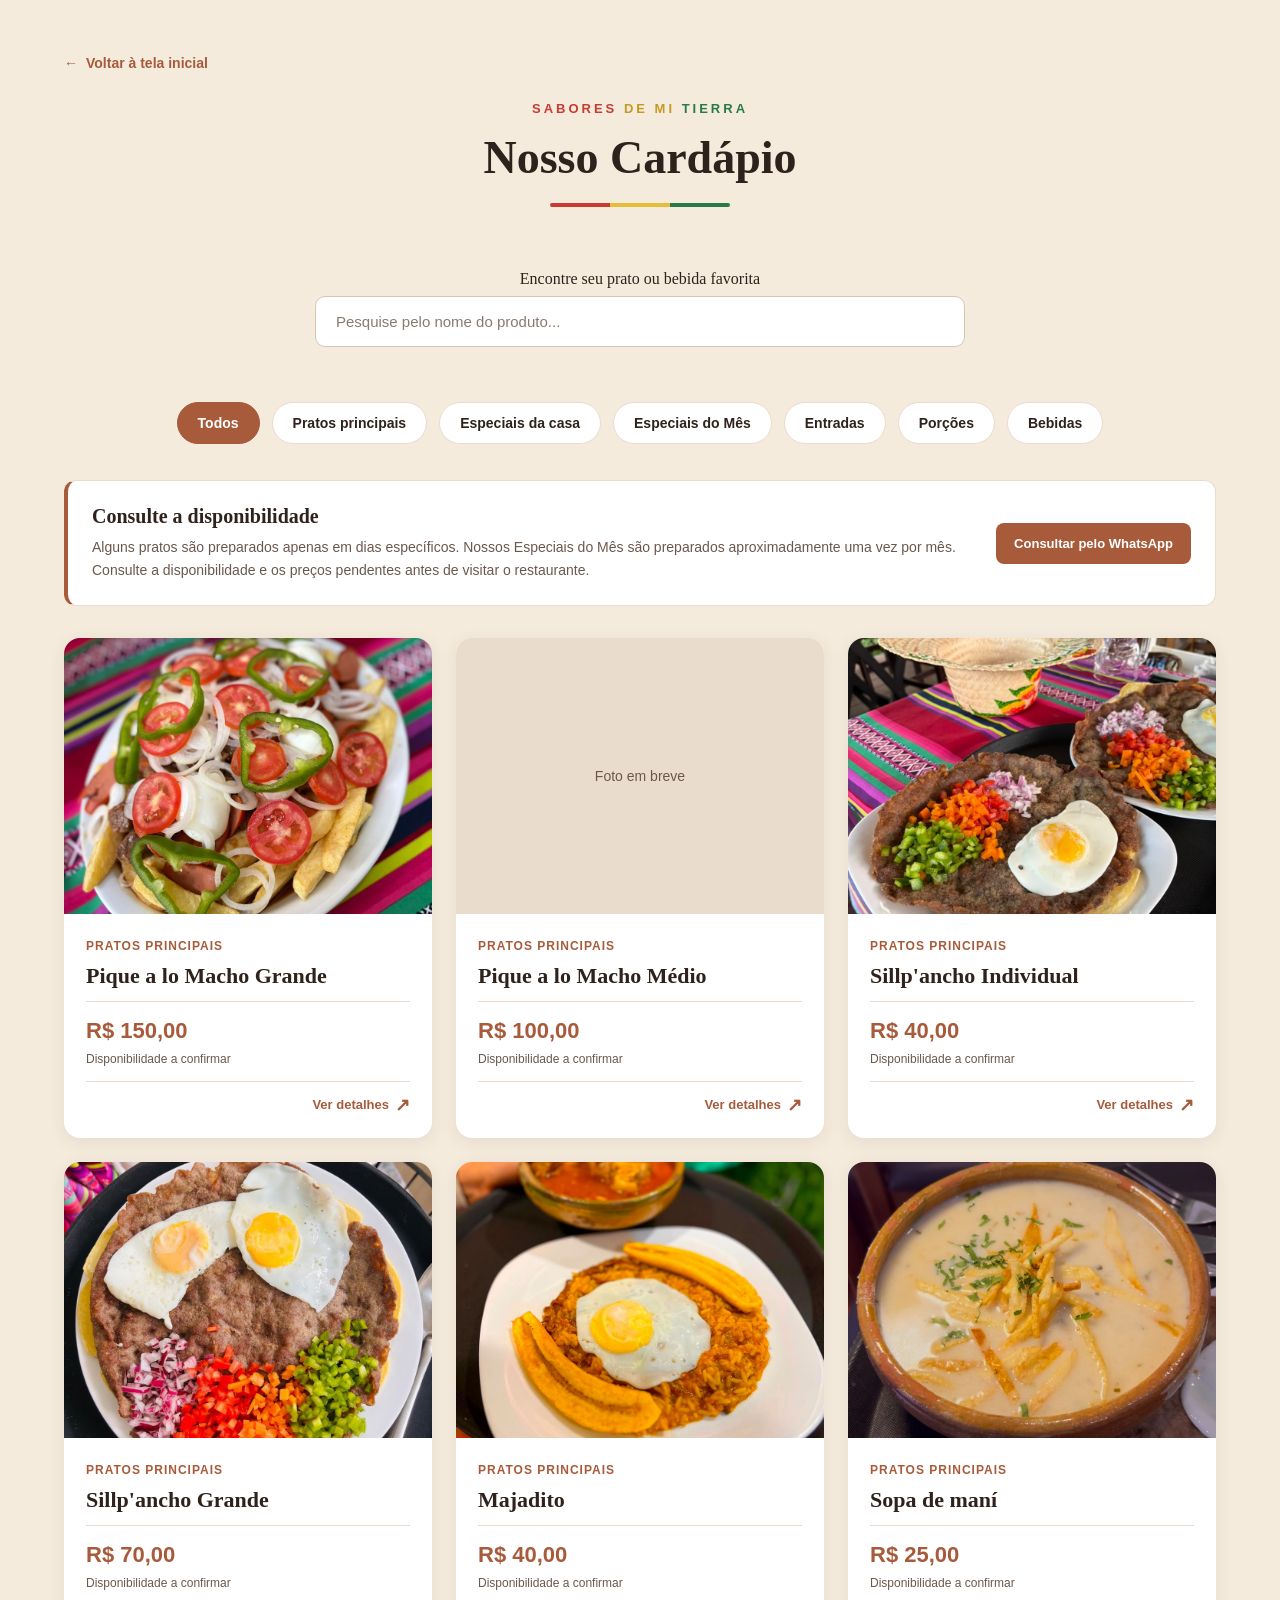
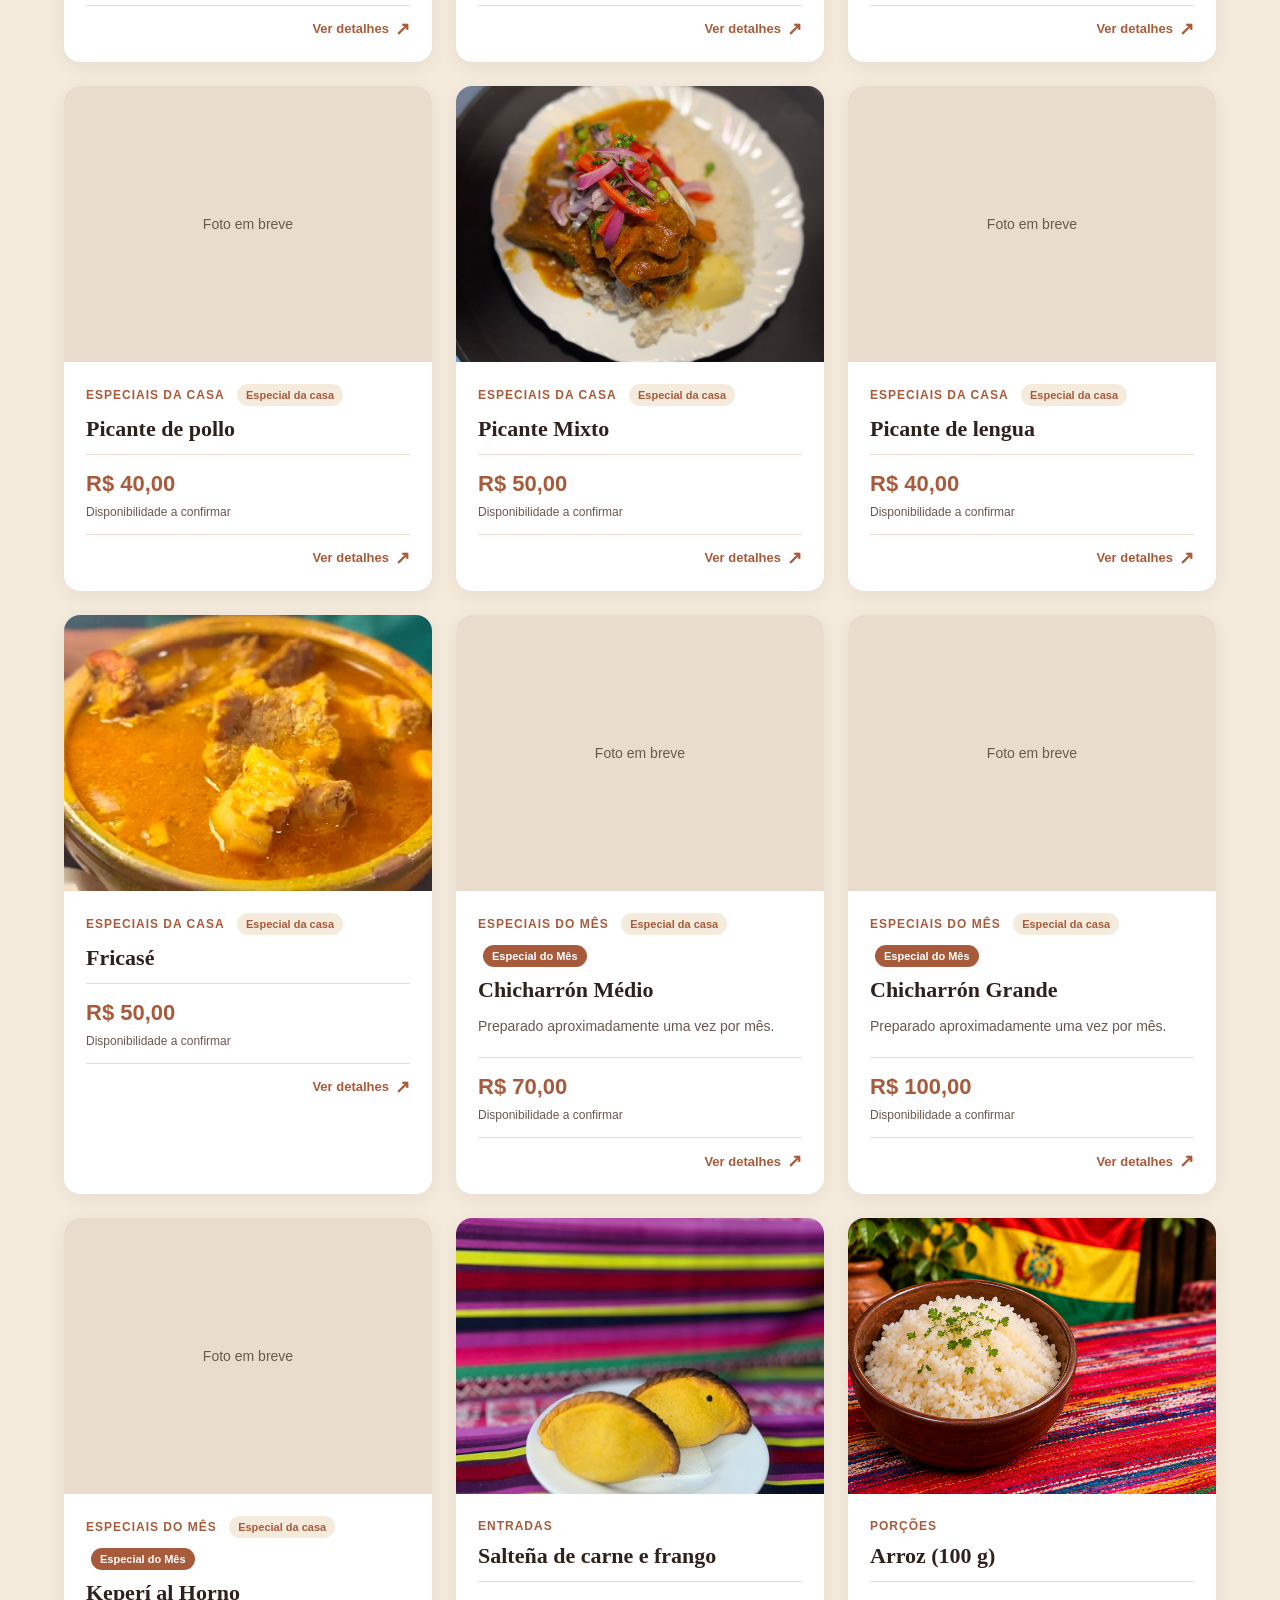
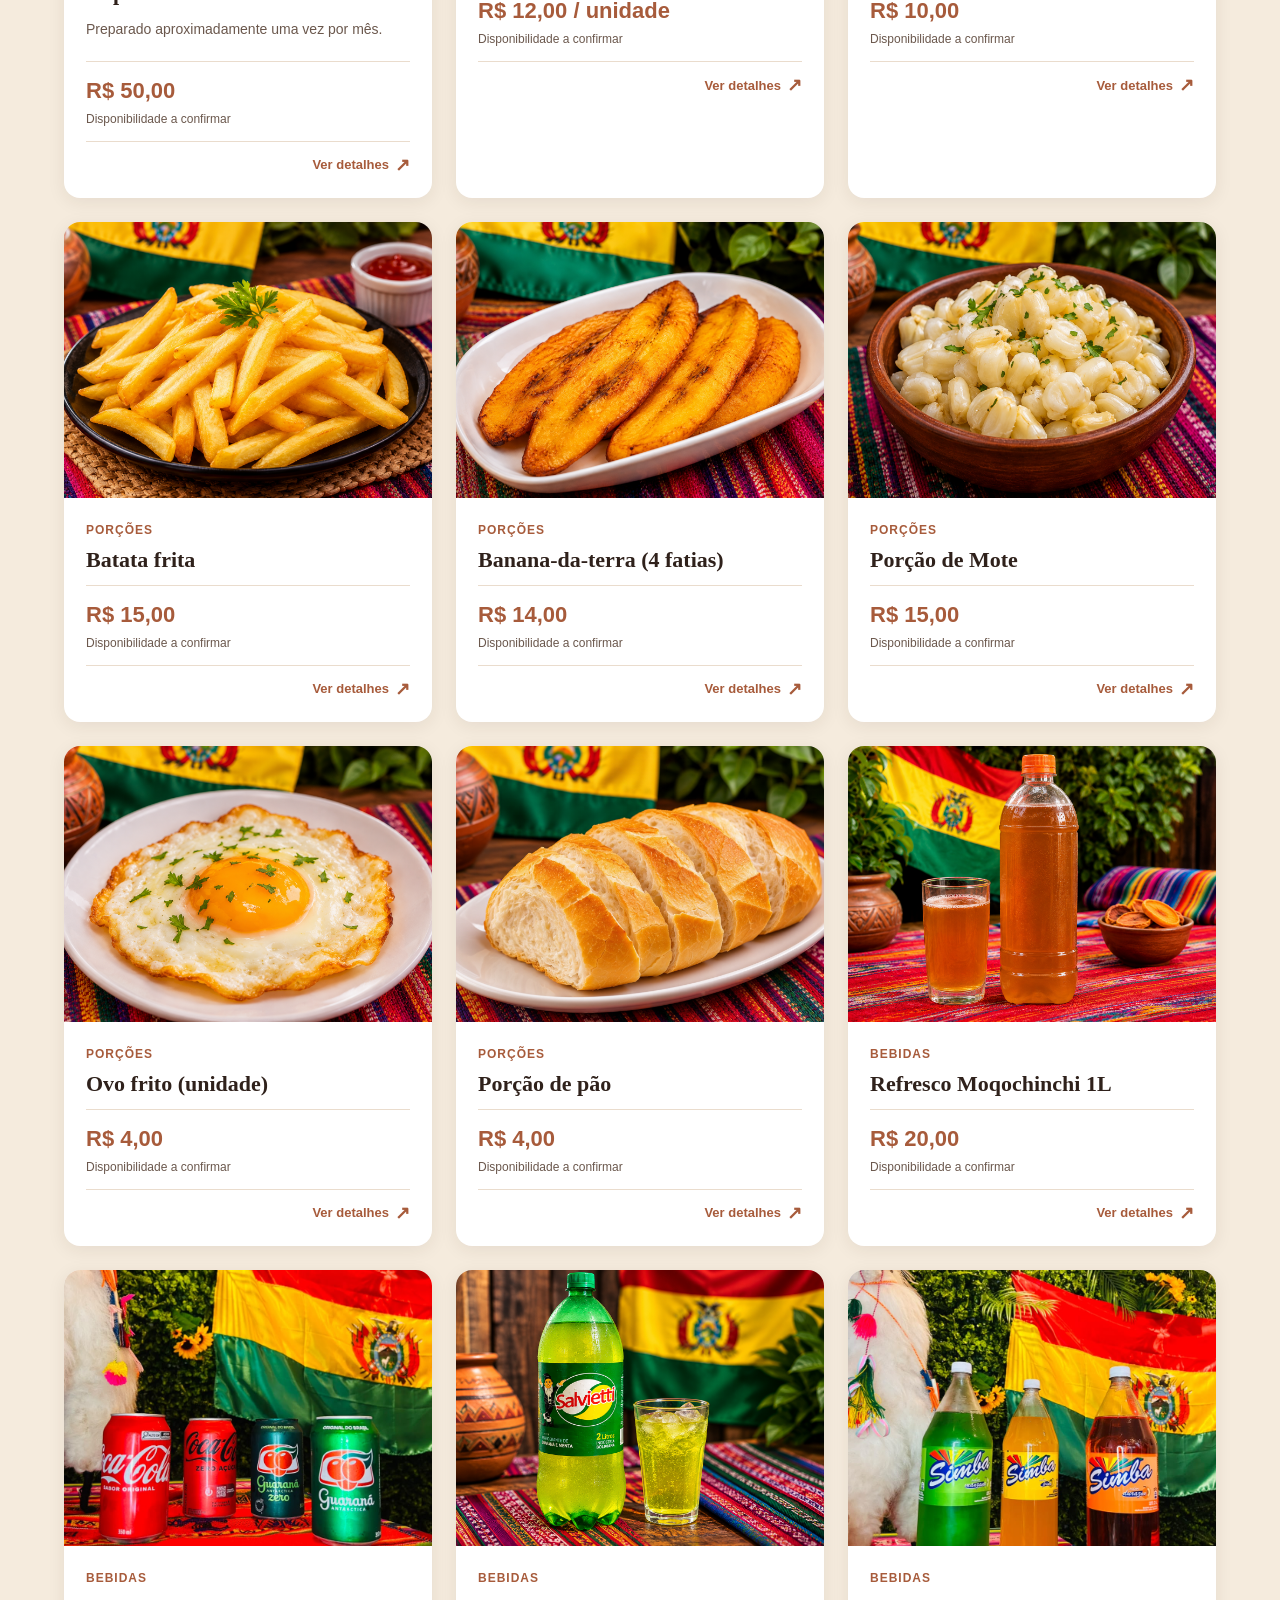
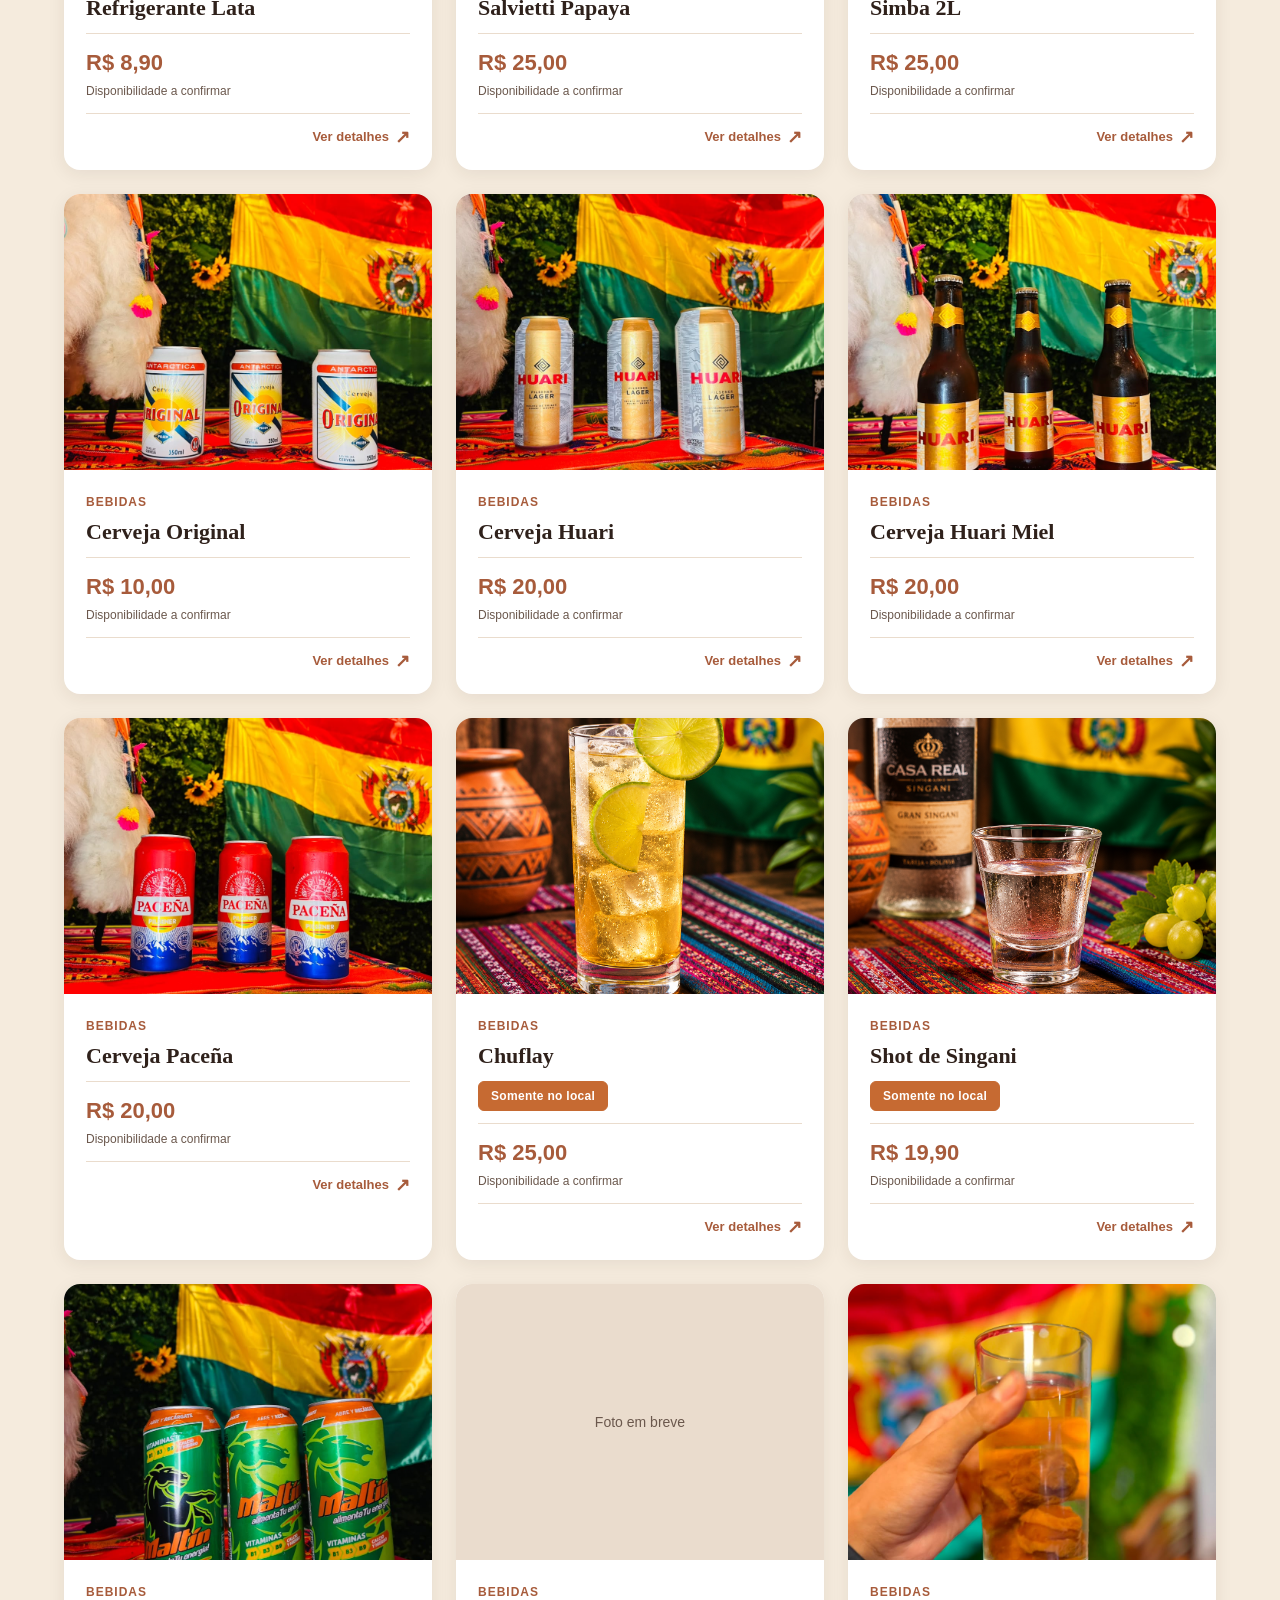
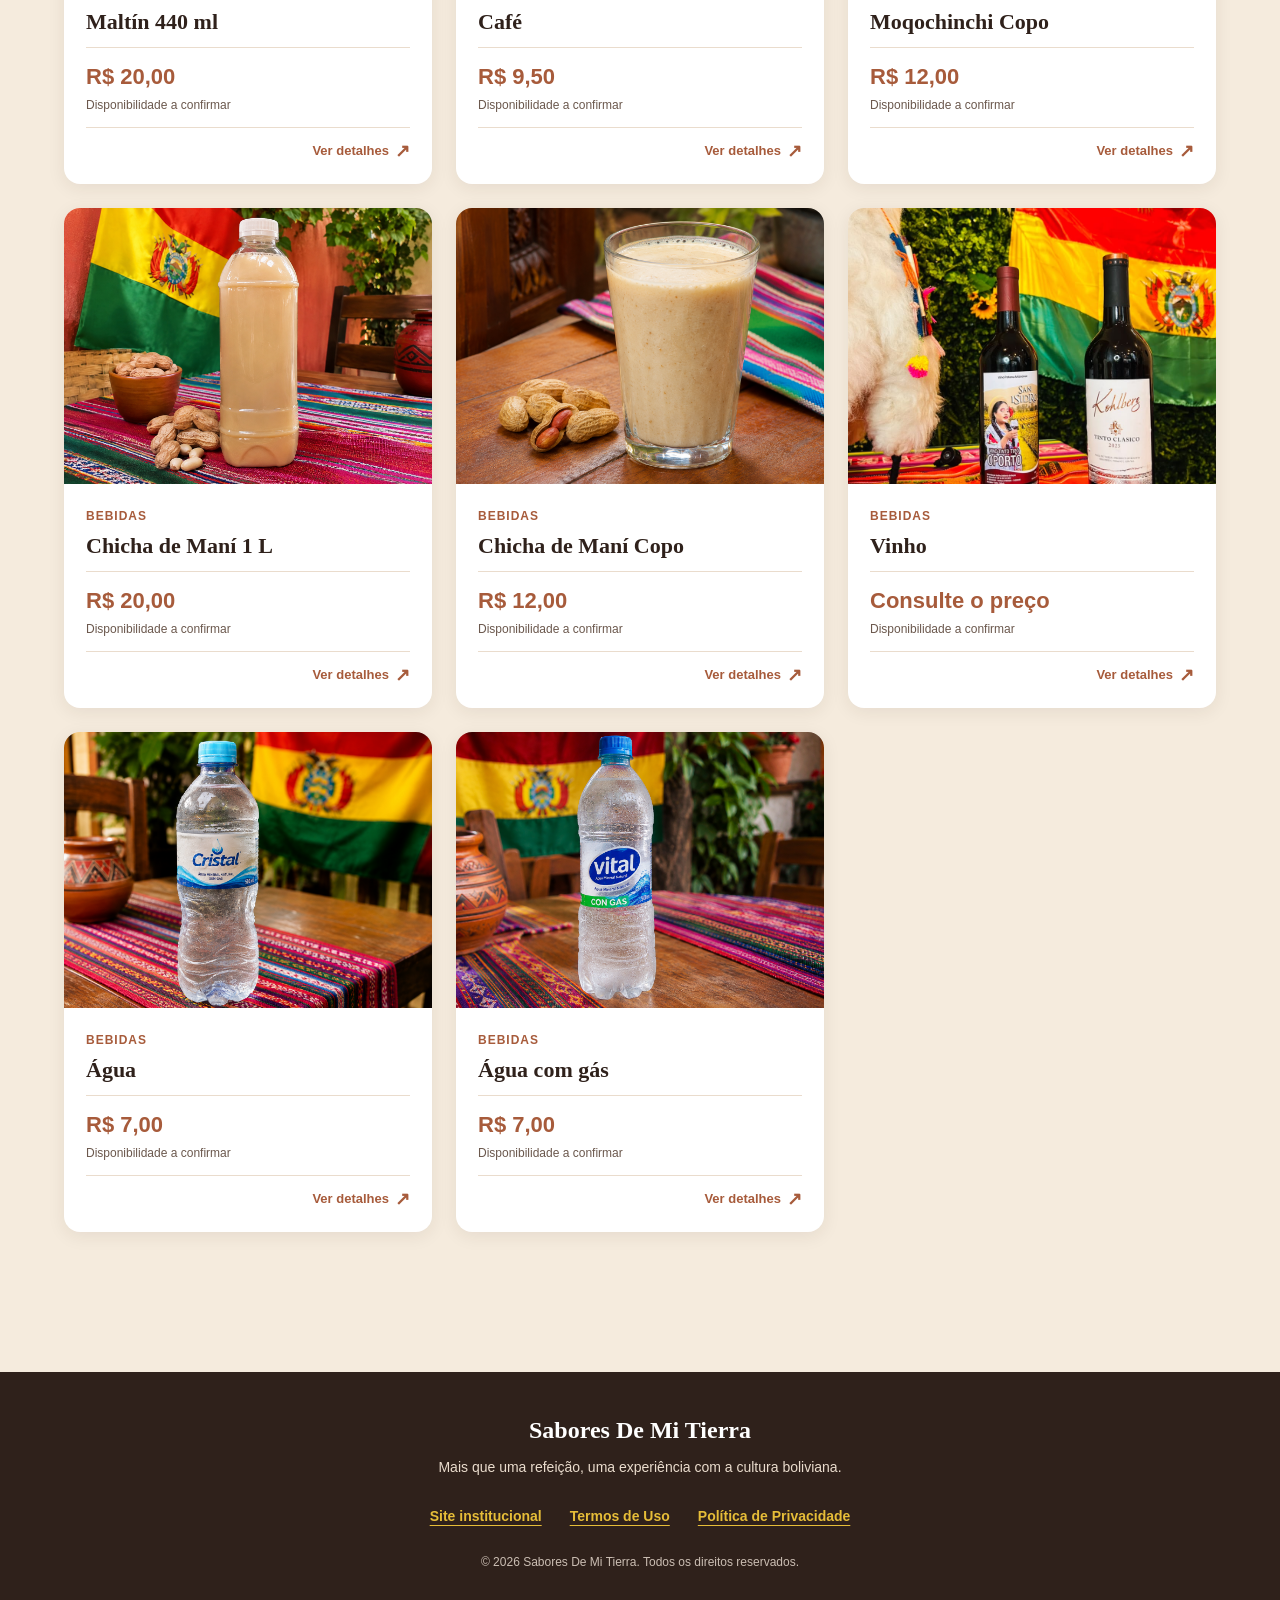
==== commit 92c3e19a: "fix: atualiza cache do script do cardapio" ====
--- a/cardapio.html
+++ b/cardapio.html
@@ -286,7 +286,7 @@
 
     </div>
 
-    <script src="cardapio.js"></script>
+    <script src="cardapio.js?v=1.1.1"></script>
 
     <!-- RODAPÉ DO CARDÁPIO -->
     <footer class="cardapio-footer">
--- a/style.css
+++ b/style.css
@@ -1675,3 +1675,20 @@
     outline: 2px solid #8b451f;
     outline-offset: 3px;
 }
+
+.galeria-ver-mais {
+    display: block;
+    width: fit-content;
+    margin: 28px auto 0;
+    padding: 13px 24px;
+    border-radius: 8px;
+    background-color: #A75B3B;
+    color: #FFFFFF;
+    font-weight: bold;
+    text-decoration: none;
+    transition: transform .3s ease, box-shadow .3s ease, background-color .3s ease;
+}
+
+.galeria-ver-mais:hover { background-color: #8F492E; transform: translateY(-3px); box-shadow: 0 8px 20px rgba(47, 33, 27, .2); }
+.galeria-ver-mais:focus-visible { outline: 3px solid #D8AC42; outline-offset: 3px; }
+.visualizador-aberto { overflow: hidden; }
